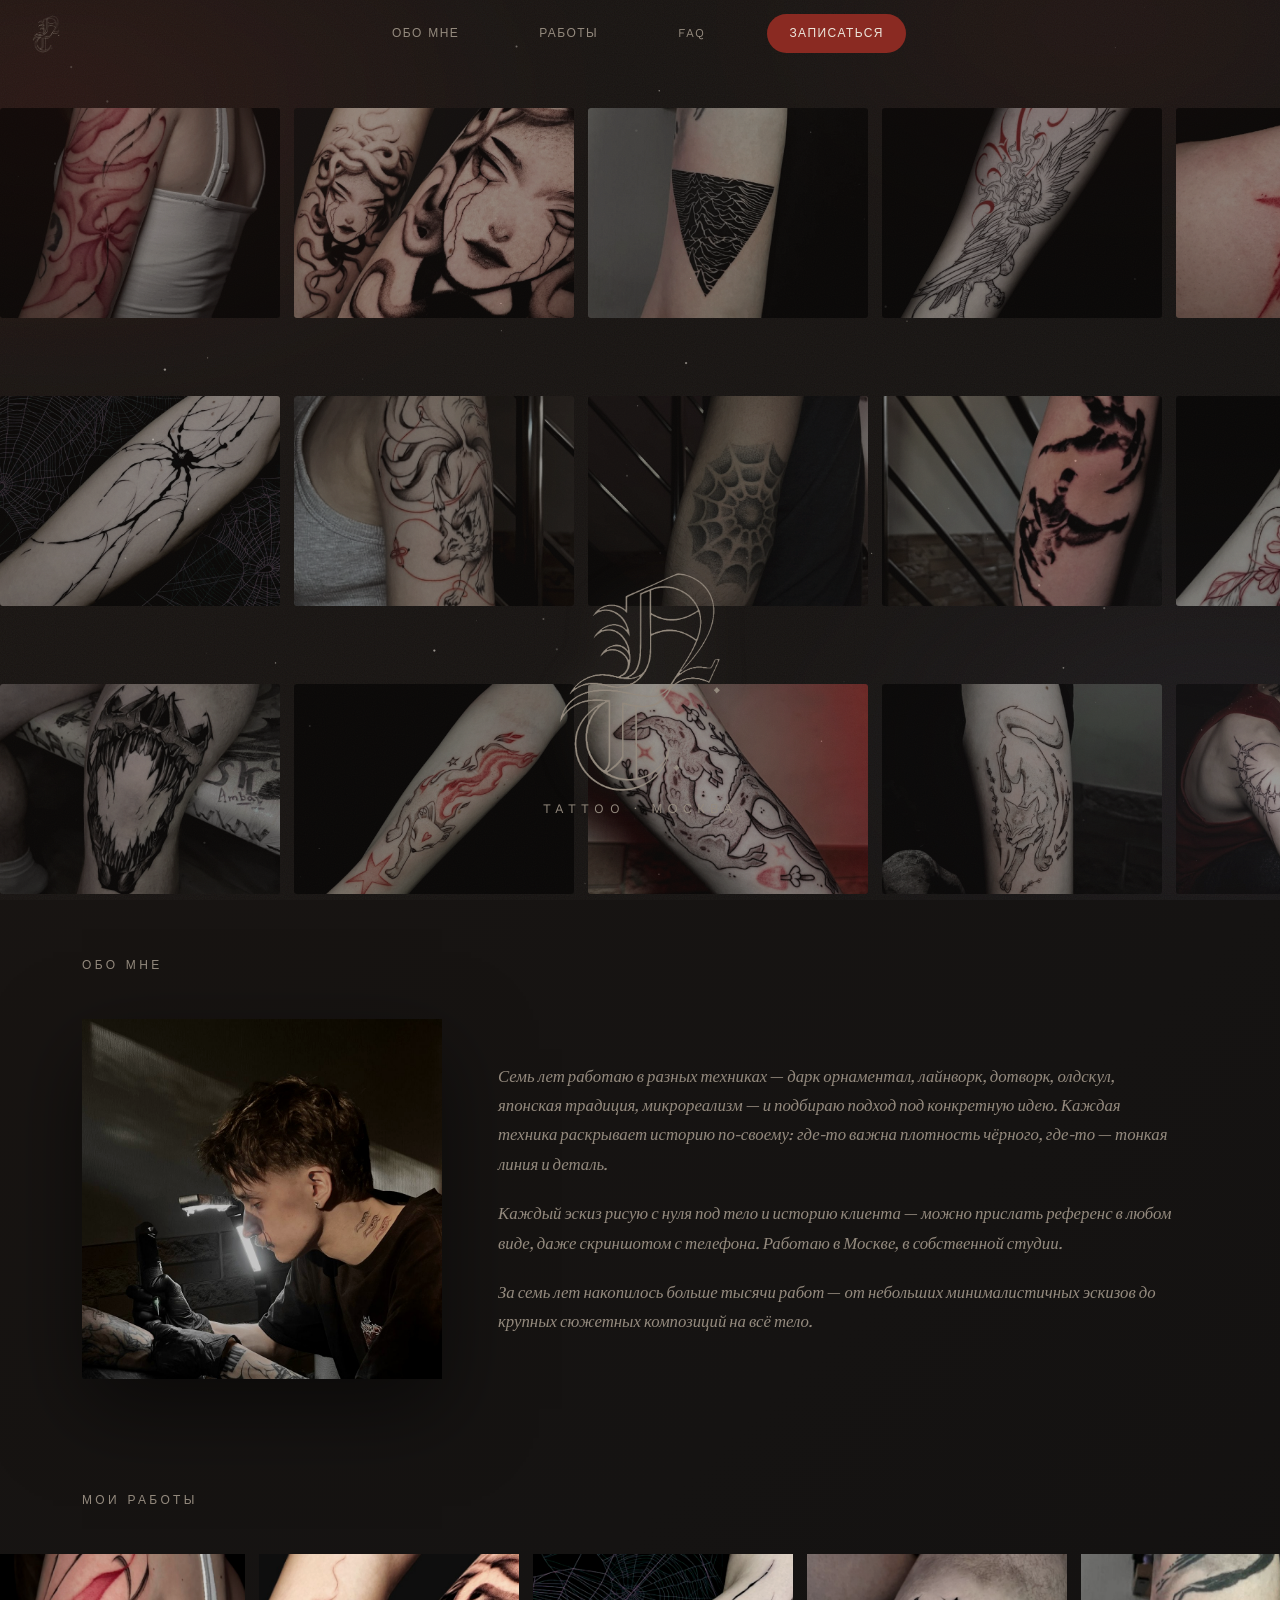
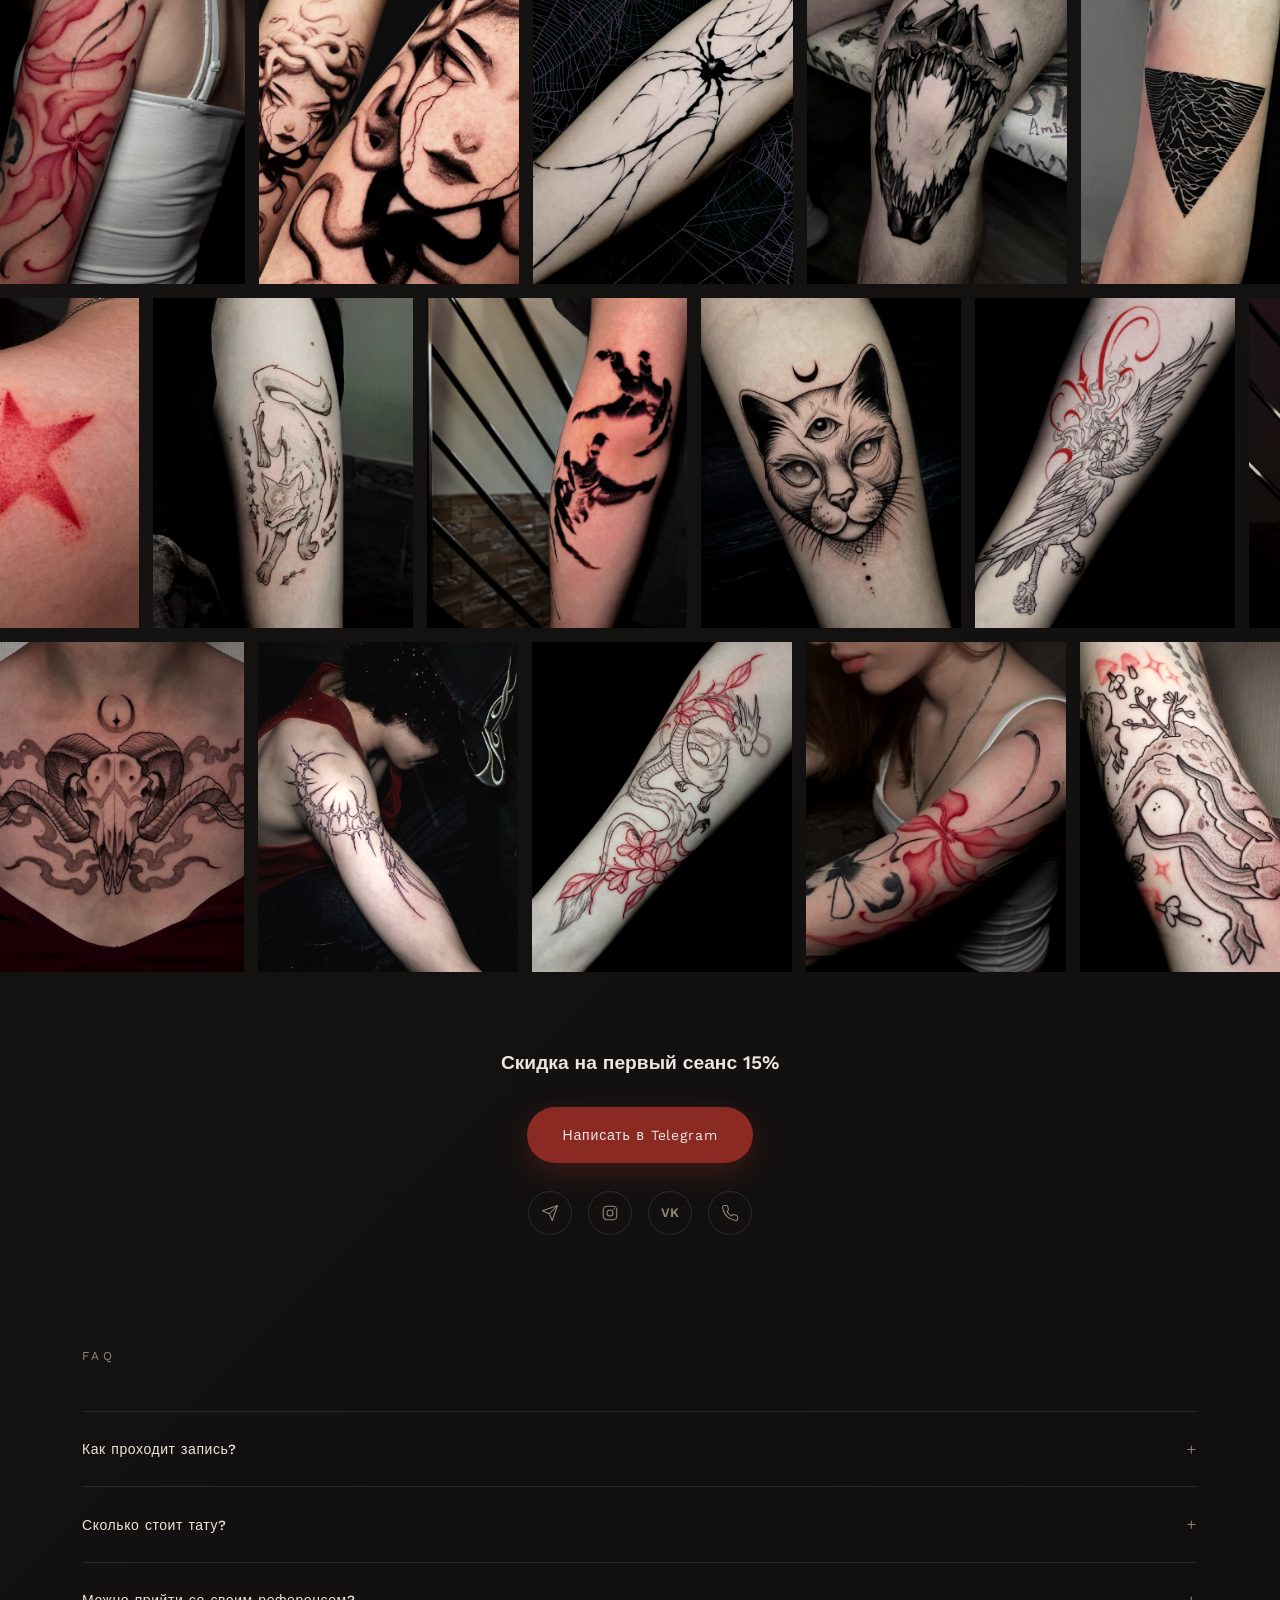
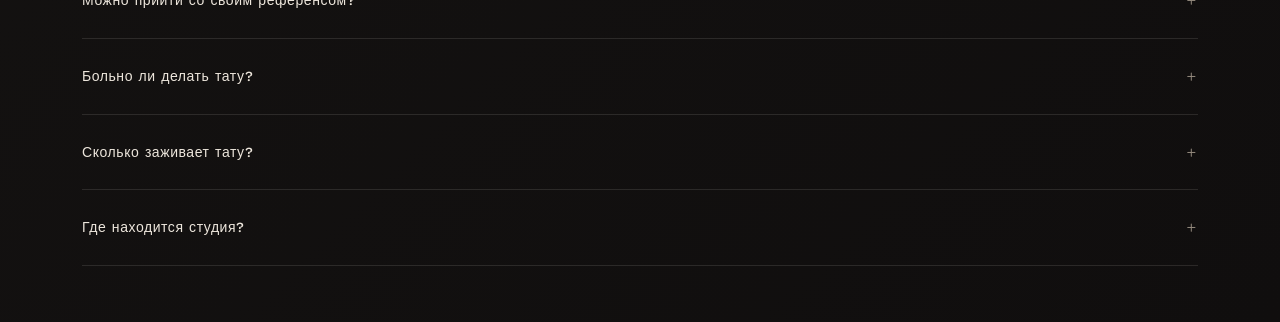
==== index.html @ e0bee4c1 "Lower mobile hero logo slightly" ====
<!doctype html>
<html lang="ru">
<head>
<meta charset="UTF-8" />
<meta name="viewport" content="width=device-width, initial-scale=1.0" />
<title>Nik — тату-мастер, Москва</title>
<meta name="description" content="Авторские татуировки в технике блэкворк и дотворк. Москва, 7 лет опыта. Портфолио работ и запись на консультацию." />
<link rel="stylesheet" href="style.css?v=10" />
</head>
<body>

<div class="bg-fx" aria-hidden="true">
  <canvas id="starCanvas"></canvas>
</div>

<div class="ribbons" id="ribbons" aria-hidden="true">
  <div class="ribbons__row ribbons__row--1"><div class="ribbons__track" id="ribbonTrack1"></div></div>
  <div class="ribbons__row ribbons__row--2"><div class="ribbons__track" id="ribbonTrack2"></div></div>
  <div class="ribbons__row ribbons__row--3"><div class="ribbons__track" id="ribbonTrack3"></div></div>
</div>

<nav class="nav">
  <a href="#top" class="nav__brand"><img src="assets/brand/logo.png" alt="Nik" /></a>
  <div class="nav__group">
    <a href="#about" class="nav__link"><span>Обо мне</span></a>
    <a href="#works" class="nav__link"><span>Работы</span></a>
    <a href="#process" class="nav__link"><span>FAQ</span></a>
    <a href="https://t.me/xa_cherepa?text=%D0%9F%D1%80%D0%B8%D0%B2%D0%B5%D1%82%21%20%D0%9F%D0%B8%D1%88%D1%83%20%D1%81%20%D1%81%D0%B0%D0%B9%D1%82%D0%B0%20%D0%BF%D0%BE%20%D0%BF%D0%BE%D0%B2%D0%BE%D0%B4%D1%83%20%D0%BA%D0%BE%D0%BD%D1%81%D1%83%D0%BB%D1%8C%D1%82%D0%B0%D1%86%D0%B8%D0%B8.%20%D0%A1%D0%BA%D0%B8%D0%B4%D0%BA%D0%B0%2015%25%20%D0%BD%D0%B0%20%D0%BF%D0%B5%D1%80%D0%B2%D1%8B%D0%B9%20%D1%81%D0%B5%D0%B0%D0%BD%D1%81." target="_blank" rel="noopener" class="nav__cta"><span>Записаться</span></a>
  </div>
</nav>

<header class="hero" id="top">
  <div class="hero__content">
    <img class="hero__logo" src="assets/brand/logo.png" alt="Nik — авторский логотип" />
    <p class="hero__sub">Tattoo &middot; Москва</p>
  </div>
</header>

<main>

  <section id="about" class="wrap about">
    <p class="section__eyebrow">Обо мне</p>
    <div class="about__grid">
      <div class="about__media">
        <img src="assets/about/nik-portrait.jpg" alt="Nik за работой над тату в студии" loading="lazy" />
      </div>
      <div class="about__text">
        <p class="about__prose">
          Семь лет работаю в разных техниках — дарк орнаментал, лайнворк, дотворк, олдскул,
          японская традиция, микрореализм — и подбираю подход под конкретную идею. Каждая
          техника раскрывает историю по-своему: где-то важна плотность чёрного, где-то —
          тонкая линия и деталь.
        </p>
        <p class="about__prose">
          Каждый эскиз рисую с нуля под тело и историю клиента — можно прислать референс
          в любом виде, даже скриншотом с телефона. Работаю в Москве, в собственной студии.
        </p>
        <p class="about__prose">
          За семь лет накопилось больше тысячи работ — от небольших минималистичных эскизов
          до крупных сюжетных композиций на всё тело.
        </p>
      </div>
    </div>
  </section>

  <section id="works" class="wrap">
    <p class="section__eyebrow">Мои работы</p>

    <div class="carousel" id="worksCarousel1">
      <div class="carousel__track" id="worksTrack1">

      <button class="gallery__item" data-caption="Огонь и лоза · чёрно-красный блэкворк">
        <img src="assets/gallery/01-flame.jpg" alt="Тату в виде языков пламени и лозы на плече, чёрно-красный блэкворк" loading="lazy" />
        <span class="gallery__caption">Огонь и лоза<span>Чёрно-красный блэкворк</span></span>
      </button>

      <button class="gallery__item" data-caption="Медуза · black & grey">
        <img src="assets/gallery/02-medusa.jpg" alt="Портрет Медузы Горгоны, тату black and grey на предплечье" loading="lazy" />
        <span class="gallery__caption">Медуза<span>Black &amp; grey</span></span>
      </button>

      <button class="gallery__item" data-caption="Паук · графичный блэкворк">
        <img src="assets/gallery/03-spider.jpg" alt="Графичный паук в технике блэкворк на предплечье" loading="lazy" />
        <span class="gallery__caption">Паук<span>Графичный блэкворк</span></span>
      </button>

      <button class="gallery__item" data-caption="Оскал · тёмный сюжет">
        <img src="assets/gallery/04-jaws.jpg" alt="Тату в виде звериной пасти на колене, чёрная графика" loading="lazy" />
        <span class="gallery__caption">Оскал<span>Чёрная графика</span></span>
      </button>

      <button class="gallery__item" data-caption="Волны · геометричный блэкворк">
        <img src="assets/gallery/05-wave.jpg" alt="Геометричная тату с волнообразным узором в треугольнике" loading="lazy" />
        <span class="gallery__caption">Волны<span>Геометричный блэкворк</span></span>
      </button>

      <button class="gallery__item" data-caption="Лиса · красная нить">
        <img src="assets/gallery/06-fox-thread.jpg" alt="Девятихвостая лиса с красной нитью, тату на плече" loading="lazy" />
        <span class="gallery__caption">Девятихвостая лиса<span>Акцент красной нитью</span></span>
      </button>

      <button class="gallery__item" data-caption="Лисёнок и пламя · тонкая линия">
        <img src="assets/gallery/07-fox-flame.jpg" alt="Лисёнок с огненным хвостом, тонкая линия с красным" loading="lazy" />
        <span class="gallery__caption">Лисёнок и пламя<span>Тонкая линия + красный</span></span>
      </button>

      </div>
    </div>

    <div class="carousel" id="worksCarousel2">
      <div class="carousel__track" id="worksTrack2">

      <button class="gallery__item" data-caption="Ангел · line-art с красным">
        <img src="assets/gallery/08-angel.jpg" alt="Ангел с короной, line-art с красным орнаментом" loading="lazy" />
        <span class="gallery__caption">Ангел<span>Line-art + красный</span></span>
      </button>

      <button class="gallery__item" data-caption="Паутина · классический дотворк">
        <img src="assets/gallery/09-web-dotwork.jpg" alt="Паутина в технике дотворк на локтевом сгибе" loading="lazy" />
        <span class="gallery__caption">Паутина<span>Классический дотворк</span></span>
      </button>

      <button class="gallery__item" data-caption="Шипы и роза · парная работа">
        <img src="assets/gallery/10-thorn-rose.jpg" alt="Шипы и роза, парная тату на двух руках" loading="lazy" />
        <span class="gallery__caption">Шипы и роза<span>Парная работа</span></span>
      </button>

      <button class="gallery__item" data-caption="Звезда · спонтанный красный">
        <img src="assets/gallery/11-star.jpg" alt="Красная звезда на плече, спонтанный дизайн" loading="lazy" />
        <span class="gallery__caption">Звезда<span>Спонтанный красный</span></span>
      </button>

      <button class="gallery__item" data-caption="Лис · чистая линия">
        <img src="assets/gallery/12-fox-line.jpg" alt="Лис в технике чистой линии на плече" loading="lazy" />
        <span class="gallery__caption">Лис<span>Чистая линия</span></span>
      </button>

      <button class="gallery__item" data-caption="Коготь · экспрессивный блэкворк">
        <img src="assets/gallery/13-claw.jpg" alt="Экспрессивный чёрный узор на локте, блэкворк" loading="lazy" />
        <span class="gallery__caption">Коготь<span>Экспрессивный блэкворк</span></span>
      </button>

      <button class="gallery__item" data-caption="Кошка с третьим глазом · графика">
        <img src="assets/gallery/14-cat.jpg" alt="Кошка с третьим глазом и луной, графичная тату на предплечье" loading="lazy" />
        <span class="gallery__caption">Кошка с третьим глазом<span>Графика</span></span>
      </button>

      </div>
    </div>

    <div class="carousel" id="worksCarousel3">
      <div class="carousel__track" id="worksTrack3">

      <button class="gallery__item" data-caption="Череп барана · орнамент">
        <img src="assets/gallery/15-ram-skull.jpg" alt="Череп барана с дымом, орнаментальный блэкворк на груди" loading="lazy" />
        <span class="gallery__caption">Череп барана<span>Орнаментальный блэкворк</span></span>
      </button>

      <button class="gallery__item" data-caption="Шипастый узор · крупная форма">
        <img src="assets/gallery/16-spine.jpg" alt="Шипастый органический узор на плече и руке" loading="lazy" />
        <span class="gallery__caption">Шипастый узор<span>Крупная форма</span></span>
      </button>

      <button class="gallery__item" data-caption="Дракон и сакура · тонкая линия">
        <img src="assets/gallery/17-dragon-blossom.jpg" alt="Дракон с ветвями сакуры, тонкая линия с красным" loading="lazy" />
        <span class="gallery__caption">Дракон и сакура<span>Тонкая линия + красный</span></span>
      </button>

      <button class="gallery__item" data-caption="Бабочка и пламя · black & red">
        <img src="assets/gallery/18-butterfly.jpg" alt="Бабочка с красным пламенем на плече" loading="lazy" />
        <span class="gallery__caption">Бабочка и пламя<span>Black &amp; red</span></span>
      </button>

      <button class="gallery__item" data-caption="Лесной дух · тонкая линия">
        <img src="assets/gallery/19-forest-creature.jpg" alt="Лесное существо с грибами и ветками, тонкая линия с красным" loading="lazy" />
        <span class="gallery__caption">Лесной дух<span>Тонкая линия + акцент</span></span>
      </button>

      <button class="gallery__item" data-caption="Дракон · крупная форма">
        <img src="assets/gallery/20-dragon-big.jpg" alt="Крупный дракон с красным акцентом, парная работа на двух руках" loading="lazy" />
        <span class="gallery__caption">Дракон<span>Крупная форма</span></span>
      </button>

      </div>
    </div>
  </section>

  <section id="contact" class="wrap contact contact--tight">
    <p class="mid-cta__text mid-cta__text--big">Скидка на первый сеанс 15%</p>
    <a class="button" href="https://t.me/xa_cherepa?text=%D0%9F%D1%80%D0%B8%D0%B2%D0%B5%D1%82%21%20%D0%9F%D0%B8%D1%88%D1%83%20%D1%81%20%D1%81%D0%B0%D0%B9%D1%82%D0%B0%20%D0%BF%D0%BE%20%D0%BF%D0%BE%D0%B2%D0%BE%D0%B4%D1%83%20%D0%BA%D0%BE%D0%BD%D1%81%D1%83%D0%BB%D1%8C%D1%82%D0%B0%D1%86%D0%B8%D0%B8.%20%D0%A1%D0%BA%D0%B8%D0%B4%D0%BA%D0%B0%2015%25%20%D0%BD%D0%B0%20%D0%BF%D0%B5%D1%80%D0%B2%D1%8B%D0%B9%20%D1%81%D0%B5%D0%B0%D0%BD%D1%81." target="_blank" rel="noopener">Написать в Telegram</a>

    <div class="contact__icons">
      <a href="https://t.me/xa_cherepa?text=%D0%9F%D1%80%D0%B8%D0%B2%D0%B5%D1%82%21%20%D0%9F%D0%B8%D1%88%D1%83%20%D1%81%20%D1%81%D0%B0%D0%B9%D1%82%D0%B0%20%D0%BF%D0%BE%20%D0%BF%D0%BE%D0%B2%D0%BE%D0%B4%D1%83%20%D0%BA%D0%BE%D0%BD%D1%81%D1%83%D0%BB%D1%8C%D1%82%D0%B0%D1%86%D0%B8%D0%B8.%20%D0%A1%D0%BA%D0%B8%D0%B4%D0%BA%D0%B0%2015%25%20%D0%BD%D0%B0%20%D0%BF%D0%B5%D1%80%D0%B2%D1%8B%D0%B9%20%D1%81%D0%B5%D0%B0%D0%BD%D1%81." target="_blank" rel="noopener" aria-label="Telegram" title="Telegram">
        <svg viewBox="0 0 24 24" fill="none" stroke="currentColor" stroke-width="1.4" stroke-linecap="round" stroke-linejoin="round"><path d="M22 2L11 13"/><path d="M22 2l-7 20-4-9-9-4 20-7z"/></svg>
      </a>
      <a href="https://www.instagram.com/niki.tattoooo" target="_blank" rel="noopener" aria-label="Instagram" title="Instagram">
        <svg viewBox="0 0 24 24" fill="none" stroke="currentColor" stroke-width="1.4" stroke-linecap="round" stroke-linejoin="round"><rect x="3" y="3" width="18" height="18" rx="5"/><circle cx="12" cy="12" r="4"/><circle cx="17.5" cy="6.5" r="1" fill="currentColor" stroke="none"/></svg>
      </a>
      <a href="https://vk.com/xa.cherepa" target="_blank" rel="noopener" aria-label="ВКонтакте" title="ВКонтакте" class="contact__vk">VK</a>
      <a href="tel:+79778904917" aria-label="Позвонить" title="Позвонить">
        <svg viewBox="0 0 24 24" fill="none" stroke="currentColor" stroke-width="1.4" stroke-linecap="round" stroke-linejoin="round"><path d="M22 16.92v3a2 2 0 0 1-2.18 2 19.79 19.79 0 0 1-8.63-3.07 19.5 19.5 0 0 1-6-6 19.79 19.79 0 0 1-3.07-8.67A2 2 0 0 1 4.11 2h3a2 2 0 0 1 2 1.72c.127.96.361 1.903.7 2.81a2 2 0 0 1-.45 2.11L8.09 9.91a16 16 0 0 0 6 6l1.27-1.27a2 2 0 0 1 2.11-.45c.907.339 1.85.573 2.81.7A2 2 0 0 1 22 16.92z"/></svg>
      </a>
    </div>
  </section>

  <section id="process" class="wrap faq">
    <p class="section__eyebrow">FAQ</p>
    <div class="faq__list">
      <details class="faq__item">
        <summary>Как проходит запись?</summary>
        <p>Пишете идею в Telegram или VK → обсуждаем эскиз → называю стоимость → назначаем дату сеанса в студии.</p>
      </details>
      <details class="faq__item">
        <summary>Сколько стоит тату?</summary>
        <p>Фиксированного прайса нет — цена зависит от размера, детализации и времени сеанса. Точную стоимость назову после того, как обсудим эскиз.</p>
      </details>
      <details class="faq__item">
        <summary>Можно прийти со своим референсом?</summary>
        <p>Да, пришлите референс в любом виде — адаптирую его под вашу идею и тело, а не копирую один в один.</p>
      </details>
      <details class="faq__item">
        <summary>Больно ли делать тату?</summary>
        <p>Ощущения индивидуальны и зависят от места на теле — где-то более чувствительно, где-то почти незаметно. Подскажу заранее, если выбранное место будет чувствительным.</p>
      </details>
      <details class="faq__item">
        <summary>Сколько заживает тату?</summary>
        <p>В среднем 2-3 недели до внешнего заживления, полностью кожа восстанавливается около месяца. После сеанса дам рекомендации по уходу.</p>
      </details>
      <details class="faq__item">
        <summary>Где находится студия?</summary>
        <p>Москва, метро Бульвар Рокоссовского. Точный адрес присылаю после подтверждения записи.</p>
      </details>
    </div>
  </section>

</main>

<div class="lightbox" id="lightbox">
  <button class="lightbox__close" id="lightboxClose">Закрыть ✕</button>
  <img id="lightboxImg" src="" alt="" />
  <p class="lightbox__caption" id="lightboxCaption"></p>
</div>

<script>
  // Cosmic starfield — sparse, static, low-opacity
  (function () {
    const canvas = document.getElementById('starCanvas');
    const ctx = canvas.getContext('2d');
    const dpr = Math.min(devicePixelRatio || 1, 2);

    function draw() {
      const w = (canvas.width = canvas.offsetWidth * dpr);
      const h = (canvas.height = canvas.offsetHeight * dpr);
      ctx.clearRect(0, 0, w, h);

      const count = Math.round((w * h) / (14000 * dpr * dpr));
      for (let i = 0; i < count; i++) {
        const x = Math.random() * w;
        const y = Math.random() * h;
        const r = (Math.random() * 0.9 + 0.3) * dpr;
        const alpha = Math.random() * 0.5 + 0.15;
        ctx.beginPath();
        ctx.fillStyle = `rgba(237, 230, 220, ${alpha})`;
        ctx.arc(x, y, r, 0, Math.PI * 2);
        ctx.fill();
      }
    }

    draw();
    let resizeTimer;
    window.addEventListener('resize', () => {
      clearTimeout(resizeTimer);
      resizeTimer = setTimeout(draw, 200);
    });

    // Subtle mouse parallax
    if (!window.matchMedia('(prefers-reduced-motion: reduce)').matches) {
      let rafId = null;
      window.addEventListener('mousemove', (e) => {
        if (rafId) return;
        rafId = requestAnimationFrame(() => {
          const nx = e.clientX / window.innerWidth - 0.5;
          const ny = e.clientY / window.innerHeight - 0.5;
          canvas.style.transform = `translate(${nx * -14}px, ${ny * -14}px)`;
          rafId = null;
        });
      });
    }
  })();

  // Background ribbons — horizontal marquee rows that intensify on scroll toward the portfolio
  (function () {
    const rows = [
      { track: document.getElementById('ribbonTrack1'), images: ['assets/gallery/01-flame.jpg', 'assets/gallery/02-medusa.jpg', 'assets/gallery/05-wave.jpg', 'assets/gallery/08-angel.jpg', 'assets/gallery/11-star.jpg', 'assets/gallery/14-cat.jpg'] },
      { track: document.getElementById('ribbonTrack2'), images: ['assets/gallery/03-spider.jpg', 'assets/gallery/06-fox-thread.jpg', 'assets/gallery/09-web-dotwork.jpg', 'assets/gallery/13-claw.jpg', 'assets/gallery/17-dragon-blossom.jpg', 'assets/gallery/20-dragon-big.jpg'] },
      { track: document.getElementById('ribbonTrack3'), images: ['assets/gallery/04-jaws.jpg', 'assets/gallery/07-fox-flame.jpg', 'assets/gallery/10-thorn-rose.jpg', 'assets/gallery/12-fox-line.jpg', 'assets/gallery/16-spine.jpg', 'assets/gallery/19-forest-creature.jpg'] },
    ];

    rows.forEach(({ track, images }) => {
      const sequence = images.concat(images);
      sequence.forEach((src) => {
        const img = document.createElement('img');
        img.src = src;
        img.alt = '';
        img.loading = 'lazy';
        track.appendChild(img);
      });
    });

    const ribbons = document.getElementById('ribbons');
    const works = document.getElementById('works');

    const startOpacity = 0.55;
    const floorOpacity = 0.08;

    // Layout read (offsetTop) is cached instead of recomputed on every
    // scroll event - that repeated read/write on each pixel of scroll was
    // the main source of stutter on mobile. Only recalculated on resize.
    let fadeEnd = 1;
    function recalcFadeEnd() {
      fadeEnd = Math.max(works.offsetTop - window.innerHeight * 0.15, 1);
    }

    let ticking = false;
    function updateOpacity() {
      const progress = 1 - Math.min(1, Math.max(0, window.scrollY / fadeEnd));
      ribbons.style.opacity = (floorOpacity + progress * (startOpacity - floorOpacity)).toFixed(3);
      ticking = false;
    }

    // Scroll events can fire many times per frame - collapse them to at
    // most one style write per animation frame.
    function onScroll() {
      if (ticking) return;
      ticking = true;
      requestAnimationFrame(updateOpacity);
    }

    recalcFadeEnd();
    updateOpacity();
    window.addEventListener('scroll', onScroll, { passive: true });
    window.addEventListener('resize', () => {
      recalcFadeEnd();
      updateOpacity();
    });
  })();

  // Lightbox — shared across all carousel rows
  const lightboxApi = (function () {
    const lightbox = document.getElementById('lightbox');
    const lightboxImg = document.getElementById('lightboxImg');
    const lightboxCaption = document.getElementById('lightboxCaption');
    const closeBtn = document.getElementById('lightboxClose');

    function open(item) {
      const img = item.querySelector('img');
      lightboxImg.src = img.src;
      lightboxImg.alt = img.alt;
      lightboxCaption.textContent = item.dataset.caption || '';
      lightbox.classList.add('is-open');
    }
    function close() {
      lightbox.classList.remove('is-open');
      lightboxImg.src = '';
    }
    closeBtn.addEventListener('click', close);
    lightbox.addEventListener('click', (e) => {
      if (e.target === lightbox) close();
    });
    window.addEventListener('keydown', (e) => {
      if (e.key === 'Escape') close();
    });

    return { open };
  })();

  // Works carousel rows — infinite auto-scroll, pausable, draggable
  function createCarousel(rootId, trackId, speed, reverse) {
    const root = document.getElementById(rootId);
    const track = document.getElementById(trackId);

    const originalChildren = Array.from(track.children);
    originalChildren.forEach((child) => track.appendChild(child.cloneNode(true)));

    let paused = false;
    let dragging = false;
    let dragMoved = false;
    let startX = 0;
    let startScroll = 0;
    let pos = 0;
    const dir = reverse ? -1 : 1;

    function loop() {
      if (!paused && !dragging) {
        const half = track.scrollWidth / 2;
        pos += speed * dir;
        if (pos >= half) pos -= half;
        if (pos < 0) pos += half;
        root.scrollLeft = pos;
      }
      requestAnimationFrame(loop);
    }

    if (!window.matchMedia('(prefers-reduced-motion: reduce)').matches) {
      pos = reverse ? track.scrollWidth / 4 : 0;
      root.scrollLeft = pos;
      requestAnimationFrame(loop);
    }

    // Hover-pause only for real mice — touch devices synthesize a single
    // pointerenter with no matching leave, which would freeze autoplay forever.
    root.addEventListener('pointerenter', (e) => {
      if (e.pointerType === 'mouse') paused = true;
    });
    root.addEventListener('pointerleave', (e) => {
      if (e.pointerType === 'mouse') paused = false;
      endDrag();
    });

    let dragWatchdog = null;
    root.addEventListener('pointerdown', (e) => {
      dragging = true;
      dragMoved = false;
      startX = e.clientX;
      startScroll = root.scrollLeft;
      clearTimeout(dragWatchdog);
      // Safety net: if a pointerup/pointercancel is ever missed (happens
      // occasionally on mobile), don't let the row stay frozen forever.
      dragWatchdog = setTimeout(endDrag, 4000);
    });
    window.addEventListener('pointermove', (e) => {
      if (!dragging) return;
      const dx = e.clientX - startX;
      if (Math.abs(dx) > 4) dragMoved = true;
      root.scrollLeft = startScroll - dx;
      pos = root.scrollLeft;
    });
    function endDrag() {
      if (!dragging) return;
      dragging = false;
      clearTimeout(dragWatchdog);
      pos = root.scrollLeft;
      setTimeout(() => (dragMoved = false), 50);
    }
    window.addEventListener('pointerup', endDrag);
    window.addEventListener('pointercancel', endDrag);

    track.addEventListener('click', (e) => {
      const item = e.target.closest('.gallery__item');
      if (!item || dragMoved) return;
      lightboxApi.open(item);
    });
  }

  createCarousel('worksCarousel1', 'worksTrack1', 0.5, false);
  createCarousel('worksCarousel2', 'worksTrack2', 0.4, true);
  createCarousel('worksCarousel3', 'worksTrack3', 0.55, false);
</script>

</body>
</html>
---- style.css ----
@import url('https://fonts.googleapis.com/css2?family=Fraunces:ital,opsz,wght@0,9..144,400;0,9..144,600;1,9..144,500&family=Work+Sans:wght@400;500;600&display=swap');

:root {
  --bg: #151312;
  --surface: #1e1b19;
  --surface-2: #262220;
  --ink: #ede6dc;
  --muted: #948a7e;
  --accent: #8a2a22;
  --accent-bright: #b23b2e;
  --hairline: rgba(237, 230, 220, 0.12);

  --display: 'Fraunces', serif;
  --body: 'Work Sans', sans-serif;

  --measure: 62ch;
}

* {
  box-sizing: border-box;
}

html {
  scroll-behavior: smooth;
  background: var(--bg);
}

@media (prefers-reduced-motion: reduce) {
  html {
    scroll-behavior: auto;
  }
  * {
    animation-duration: 0.001ms !important;
    animation-iteration-count: 1 !important;
    transition-duration: 0.001ms !important;
  }
}

body {
  margin: 0;
  background: linear-gradient(135deg, #1a1512 0%, #151312 45%, #100e0e 100%);
  color: var(--ink);
  font-family: var(--body);
  font-size: 17px;
  line-height: 1.6;
  -webkit-font-smoothing: antialiased;
}

.bg-fx {
  position: fixed;
  inset: 0;
  z-index: 0;
  overflow: hidden;
  pointer-events: none;
}

.bg-fx::before {
  content: '';
  position: absolute;
  inset: -10%;
  background:
    radial-gradient(ellipse 55% 45% at 12% 18%, rgba(138, 42, 34, 0.16), transparent 60%),
    radial-gradient(ellipse 45% 40% at 88% 78%, rgba(104, 96, 128, 0.12), transparent 62%),
    radial-gradient(ellipse 40% 35% at 80% 10%, rgba(178, 59, 46, 0.08), transparent 60%);
  filter: blur(60px);
}

.bg-fx::after {
  content: '';
  position: absolute;
  inset: 0;
  opacity: 0.05;
  mix-blend-mode: overlay;
  background-image: url("data:image/svg+xml,%3Csvg xmlns='http://www.w3.org/2000/svg' width='160' height='160'%3E%3Cfilter id='n'%3E%3CfeTurbulence type='fractalNoise' baseFrequency='0.9' numOctaves='2' stitchTiles='stitch'/%3E%3C/filter%3E%3Crect width='100%25' height='100%25' filter='url(%23n)'/%3E%3C/svg%3E");
}

#starCanvas {
  position: absolute;
  inset: 0;
  width: 100%;
  height: 100%;
  transition: transform 0.4s ease-out;
  will-change: transform;
}

.nav,
.hero,
main {
  position: relative;
  z-index: 1;
}

/* ---------- Background ribbons ---------- */

.ribbons {
  position: fixed;
  inset: 0;
  z-index: 0;
  overflow: hidden;
  pointer-events: none;
  opacity: 0.1;
  transition: opacity 0.15s linear;
  will-change: opacity;
}

.ribbons__row {
  position: absolute;
  left: 0;
  width: 100%;
  height: 210px;
  overflow: hidden;
  filter: grayscale(0.4) contrast(1.05);
}

.ribbons__row--1 {
  top: 12%;
}
.ribbons__row--2 {
  top: 44%;
}
.ribbons__row--3 {
  top: 76%;
}

.ribbons__track {
  display: flex;
  gap: 14px;
  width: max-content;
  height: 100%;
  will-change: transform;
  transform: translateZ(0);
}

.ribbons__row--1 .ribbons__track {
  animation: ribbon-left 50s linear infinite;
}
.ribbons__row--2 .ribbons__track {
  animation: ribbon-right 62s linear infinite;
}
.ribbons__row--3 .ribbons__track {
  animation: ribbon-left 74s linear infinite;
}

.ribbons__track img {
  height: 100%;
  width: auto;
  aspect-ratio: 4 / 3;
  object-fit: cover;
  border-radius: 3px;
}

@keyframes ribbon-left {
  from {
    transform: translateX(0);
  }
  to {
    transform: translateX(-50%);
  }
}

@keyframes ribbon-right {
  from {
    transform: translateX(-50%);
  }
  to {
    transform: translateX(0);
  }
}

@media (prefers-reduced-motion: reduce) {
  .ribbons__track {
    animation: none !important;
  }
}

a {
  color: inherit;
}

img {
  max-width: 100%;
  display: block;
}

.wrap {
  max-width: 1180px;
  margin-left: auto;
  margin-right: auto;
  padding-left: 32px;
  padding-right: 32px;
}

/* ---------- Nav ---------- */

.nav {
  position: fixed;
  top: 0;
  left: 0;
  right: 0;
  z-index: 50;
  display: flex;
  align-items: center;
  justify-content: space-between;
  padding: 14px 32px;
  font-family: var(--body);
  font-size: 12px;
  letter-spacing: 0.12em;
  text-transform: uppercase;
}

.nav__brand {
  display: flex;
  align-items: center;
}

@media (min-width: 701px) {
  /* Desktop only: links stay centered like before, logo floats independently in the corner */
  .nav {
    justify-content: center;
  }
  .nav__brand {
    position: absolute;
    left: 32px;
    top: 50%;
    transform: translateY(-50%);
  }
  .nav__brand img {
    height: 46px;
  }
}

.nav__brand img {
  height: 38px;
  width: auto;
  display: block;
}

.nav__group {
  display: flex;
  align-items: center;
  gap: 44px;
}

.nav__link {
  position: relative;
  display: inline-flex;
  align-items: center;
  padding: 10px 18px;
  border-radius: 999px;
  color: var(--muted);
  text-decoration: none;
  overflow: hidden;
  transition: color 0.25s ease;
}

.nav__link span {
  position: relative;
  z-index: 1;
}

.nav__link::before {
  content: '';
  position: absolute;
  inset: 0;
  border-radius: inherit;
  background: radial-gradient(circle at 50% 50%, rgba(237, 230, 220, 0.16), transparent 72%);
  opacity: 0;
  transform: scale(0.85);
  transition: opacity 0.3s ease, transform 0.3s ease;
}

.nav__link:hover,
.nav__link:focus-visible {
  color: var(--ink);
}

.nav__link:hover::before,
.nav__link:focus-visible::before {
  opacity: 1;
  transform: scale(1);
}

.nav__cta {
  position: relative;
  display: inline-flex;
  align-items: center;
  padding: 10px 22px;
  border-radius: 999px;
  background: var(--accent);
  color: var(--ink);
  text-decoration: none;
  transition: background 0.25s ease;
}

@media (max-width: 700px) {
  .nav {
    padding: 12px 14px;
    font-size: 10px;
    letter-spacing: 0.06em;
  }
  .nav__brand img {
    height: 28px;
  }
  .nav__group {
    gap: 6px;
    flex-wrap: wrap;
    row-gap: 6px;
  }
  .nav__link {
    padding: 7px 10px;
  }
  .nav__cta {
    padding: 7px 12px;
  }
  .hero {
    padding-top: 150px;
  }
  /* On mobile the bottom-pinned logo sat too low; lift it up so it
     sits in the lower-middle instead of against the bottom edge. */
  .hero__content {
    margin-top: 0;
    margin-bottom: 18vh;
  }
}

.nav__cta:hover,
.nav__cta:focus-visible {
  background: var(--accent-bright);
}

/* ---------- Hero ---------- */

.hero {
  position: relative;
  min-height: 100svh;
  display: flex;
  flex-direction: column;
  align-items: center;
  justify-content: center;
  text-align: center;
  overflow: hidden;
  padding: 120px 24px 80px;
}

.hero__content {
  position: relative;
  z-index: 1;
  display: flex;
  flex-direction: column;
  align-items: center;
  gap: 4px;
  /* Pinned near the bottom of the hero (hero has justify-content:center
     + a single child, so margin-top:auto pushes it to the bottom edge).
     The hero's 80px bottom padding keeps it off the very edge. This
     stays fully visible on any viewport height, unlike a fixed vh
     offset which overflowed short laptop screens. */
  margin-top: auto;
}

.hero__logo {
  width: clamp(110px, 16vw, 170px);
  height: auto;
  margin: 0;
  filter: drop-shadow(0 0 20px rgba(148, 138, 126, 0.4));
  opacity: 0;
  animation: logoIn 1.4s ease forwards 0.2s;
}

@media (prefers-reduced-motion: reduce) {
  .hero__logo {
    animation: none;
    opacity: 1;
  }
}

@keyframes logoIn {
  from {
    opacity: 0;
    transform: translateY(8px) scale(0.98);
  }
  to {
    opacity: 1;
    transform: translateY(0) scale(1);
  }
}

.hero__sub {
  font-family: var(--body);
  font-size: 13px;
  letter-spacing: 0.4em;
  text-transform: uppercase;
  color: var(--muted);
  margin: 0;
}


/* ---------- Section shell ---------- */

section {
  padding: 56px 0;
}

.section__eyebrow {
  font-family: var(--body);
  font-size: 12px;
  letter-spacing: 0.28em;
  text-transform: uppercase;
  color: var(--muted);
  margin: 0 0 44px;
}

.section__heading {
  font-family: var(--display);
  font-weight: 600;
  font-size: clamp(1.8rem, 3.4vw, 2.6rem);
  line-height: 1.15;
  text-wrap: balance;
  margin: 0 0 28px;
}

/* ---------- About ---------- */

.about__grid {
  display: grid;
  grid-template-columns: minmax(240px, 360px) 1fr;
  gap: 56px;
  align-items: center;
}

.about__media {
  aspect-ratio: 1 / 1;
  overflow: hidden;
  background: var(--surface);
  box-shadow: 0 30px 80px rgba(0, 0, 0, 0.5);
}

.about__media img {
  width: 100%;
  height: 100%;
  object-fit: cover;
  filter: grayscale(0.2) contrast(1.05);
}

.about__prose {
  font-family: var(--display);
  font-style: italic;
  font-weight: 400;
  font-size: 1.05rem;
  line-height: 1.75;
  color: var(--muted);
  max-width: var(--measure);
  margin: 0 0 20px;
}

.about__prose:last-child {
  margin-bottom: 0;
}

@media (max-width: 760px) {
  .about__grid {
    grid-template-columns: 1fr;
    gap: 28px;
  }
  .about__media {
    max-width: 320px;
    margin: 0 auto;
  }
}

/* ---------- Gallery ---------- */

.carousel {
  overflow-x: auto;
  overflow-y: hidden;
  cursor: grab;
  scrollbar-width: none;
  -ms-overflow-style: none;
  touch-action: pan-y;
  /* Full-bleed breakout: .wrap is centered with a max-width, so a plain
     negative margin only cancels its padding, not its own side gutters
     on wide screens. width:100vw + this margin makes the carousel span
     the true viewport edge to edge regardless of the parent. */
  width: 100vw;
  margin-left: calc(50% - 50vw);
  margin-right: calc(50% - 50vw);
}

.carousel::-webkit-scrollbar {
  display: none;
}

.carousel + .carousel {
  margin-top: 14px;
}

.carousel:active {
  cursor: grabbing;
}

.carousel__track {
  display: flex;
  gap: 14px;
  width: max-content;
}

.gallery__item {
  position: relative;
  flex: 0 0 auto;
  width: 260px;
  height: 330px;
  overflow: hidden;
  background: var(--surface);
  cursor: zoom-in;
  border: 0;
  padding: 0;
  margin: 0;
  font: inherit;
  text-align: left;
  -webkit-user-drag: none;
}

.gallery__item:focus-visible {
  outline: 2px solid var(--accent-bright);
  outline-offset: -2px;
}

.nav a:focus-visible,
.button:focus-visible {
  outline: 2px solid var(--accent-bright);
  outline-offset: 3px;
}

@media (max-width: 640px) {
  .gallery__item {
    width: 190px;
    height: 240px;
  }
  .gallery__caption {
    backdrop-filter: none;
    -webkit-backdrop-filter: none;
    background: linear-gradient(to top, rgba(10, 9, 8, 0.92), transparent);
  }
}

.gallery__item img {
  -webkit-user-drag: none;
  pointer-events: none;
  width: 100%;
  height: 100%;
  object-fit: cover;
  filter: grayscale(0.15) contrast(1.05);
  transition: transform 0.6s cubic-bezier(0.16, 1, 0.3, 1), filter 0.6s ease;
}

.gallery__item:hover img,
.gallery__item:focus-visible img {
  transform: scale(1.06);
  filter: grayscale(0) contrast(1.05);
}

.gallery__caption {
  position: absolute;
  inset: auto 0 0 0;
  padding: 14px 16px;
  background: linear-gradient(to top, rgba(10, 9, 8, 0.75), transparent);
  backdrop-filter: blur(6px);
  -webkit-backdrop-filter: blur(6px);
  font-family: var(--body);
  font-size: 12px;
  letter-spacing: 0.06em;
  color: var(--ink);
  opacity: 0;
  transform: translateY(6px);
  transition: opacity 0.35s ease, transform 0.35s ease;
}

.gallery__item:hover .gallery__caption,
.gallery__item:focus-visible .gallery__caption {
  opacity: 1;
  transform: translateY(0);
}

.gallery__caption span {
  display: block;
  color: var(--muted);
  font-size: 11px;
  margin-top: 2px;
}

/* ---------- Lightbox ---------- */

.lightbox {
  position: fixed;
  inset: 0;
  z-index: 100;
  display: none;
  align-items: center;
  justify-content: center;
  background: rgba(10, 9, 8, 0.92);
  padding: 40px;
}

.lightbox.is-open {
  display: flex;
}

.lightbox img {
  max-width: min(90vw, 900px);
  max-height: 84vh;
  width: auto;
  box-shadow: 0 30px 80px rgba(0, 0, 0, 0.6);
}

.lightbox__caption {
  position: absolute;
  bottom: 40px;
  left: 50%;
  transform: translateX(-50%);
  font-family: var(--display);
  font-style: italic;
  color: var(--muted);
  text-align: center;
}

.lightbox__close {
  position: absolute;
  top: 28px;
  right: 32px;
  background: none;
  border: 0;
  color: var(--ink);
  font-family: var(--body);
  font-size: 13px;
  letter-spacing: 0.14em;
  text-transform: uppercase;
  cursor: pointer;
  padding: 10px;
}

.lightbox__close:hover,
.lightbox__close:focus-visible {
  color: var(--accent-bright);
}

/* ---------- Mid-page CTA ---------- */

.mid-cta__text {
  font-family: var(--display);
  font-style: italic;
  font-size: 1.1rem;
  color: var(--ink);
  max-width: 40ch;
  margin: 0 auto 28px;
}

.mid-cta__text--big {
  font-family: var(--body);
  font-style: normal;
  font-size: clamp(1rem, 1.8vw, 1.2rem);
  font-weight: 600;
  max-width: none;
  white-space: nowrap;
}

/* ---------- FAQ ---------- */

.faq__list {
  border-top: 1px solid var(--hairline);
}

.faq__item {
  border-bottom: 1px solid var(--hairline);
  padding: 22px 0;
}

.faq__item summary {
  display: flex;
  align-items: center;
  justify-content: space-between;
  gap: 16px;
  cursor: pointer;
  list-style: none;
  font-family: var(--body);
  font-weight: 500;
  font-size: 14px;
  letter-spacing: 0.04em;
  color: var(--ink);
}

.faq__item summary::-webkit-details-marker {
  display: none;
}

.faq__item summary::after {
  content: '+';
  flex: 0 0 auto;
  font-family: var(--display);
  font-size: 1.2rem;
  color: var(--muted);
  transition: transform 0.25s ease;
}

.faq__item[open] summary::after {
  transform: rotate(45deg);
}

.faq__item summary:hover,
.faq__item summary:focus-visible {
  color: var(--ink);
}

.faq__item p {
  font-family: var(--display);
  font-style: italic;
  font-size: 14px;
  color: var(--muted);
  max-width: var(--measure);
  margin: 16px 0 0;
}

/* ---------- Contact ---------- */

.contact {
  text-align: center;
}

.contact--tight {
  padding-top: 20px;
}

.button {
  display: inline-flex;
  align-items: center;
  gap: 10px;
  padding: 17px 36px;
  background: var(--accent);
  color: var(--ink);
  text-decoration: none;
  font-family: var(--body);
  font-size: 14px;
  letter-spacing: 0.06em;
  border: none;
  border-radius: 999px;
  box-shadow: 0 10px 30px rgba(138, 42, 34, 0.35);
  transition: background 0.25s ease, box-shadow 0.25s ease, transform 0.2s ease;
}

.button:hover,
.button:focus-visible {
  background: var(--accent-bright);
  box-shadow: 0 12px 36px rgba(178, 59, 46, 0.45);
  transform: translateY(-2px);
}

.button:active {
  transform: translateY(0);
  box-shadow: 0 6px 18px rgba(138, 42, 34, 0.35);
}

.contact__icons {
  display: flex;
  justify-content: center;
  gap: 16px;
  margin-top: 28px;
}

.contact__icons a {
  display: flex;
  align-items: center;
  justify-content: center;
  width: 44px;
  height: 44px;
  border-radius: 50%;
  border: 1px solid var(--hairline);
  color: var(--muted);
  text-decoration: none;
  transition: color 0.2s ease, border-color 0.2s ease, transform 0.2s ease;
}

.contact__icons a:hover,
.contact__icons a:focus-visible {
  color: var(--ink);
  border-color: var(--accent-bright);
  transform: translateY(-2px);
}

.contact__icons svg {
  width: 18px;
  height: 18px;
}

.contact__vk {
  font-family: var(--body);
  font-weight: 600;
  font-size: 13px;
  letter-spacing: 0.02em;
}
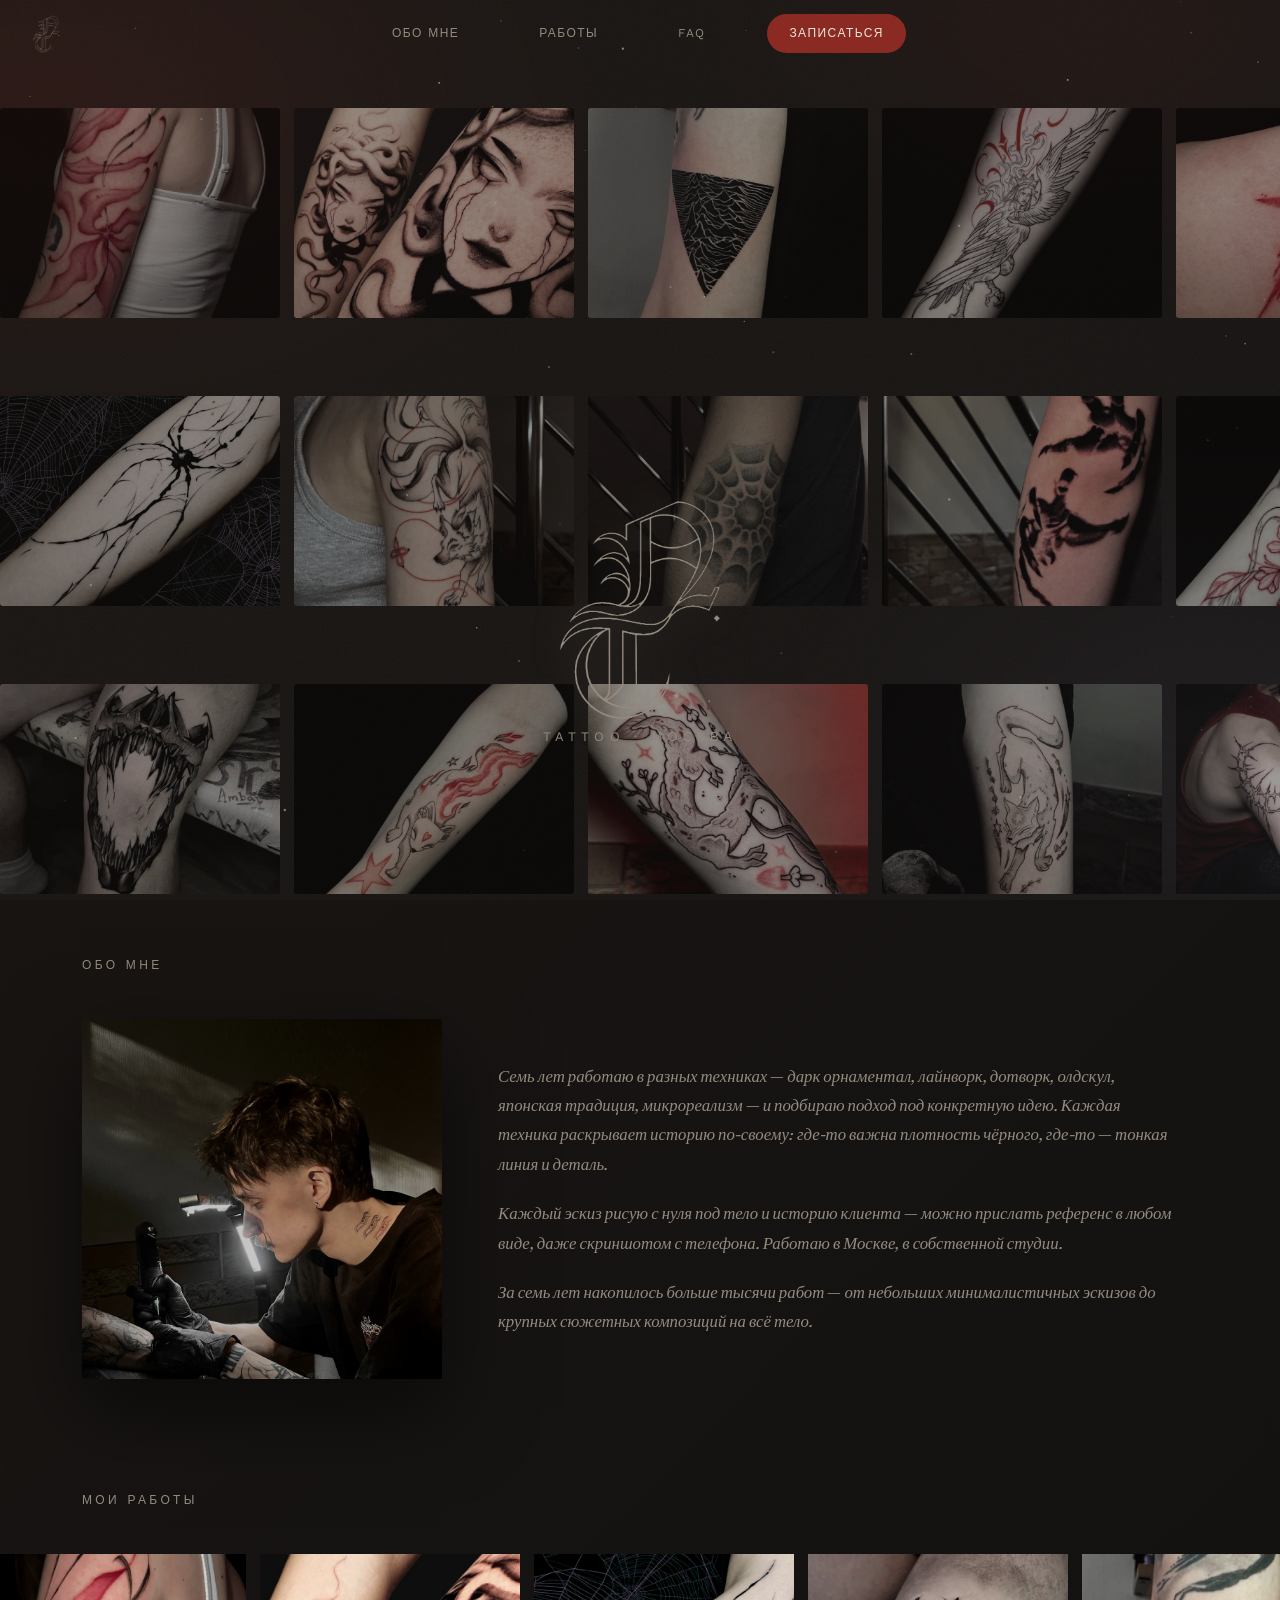
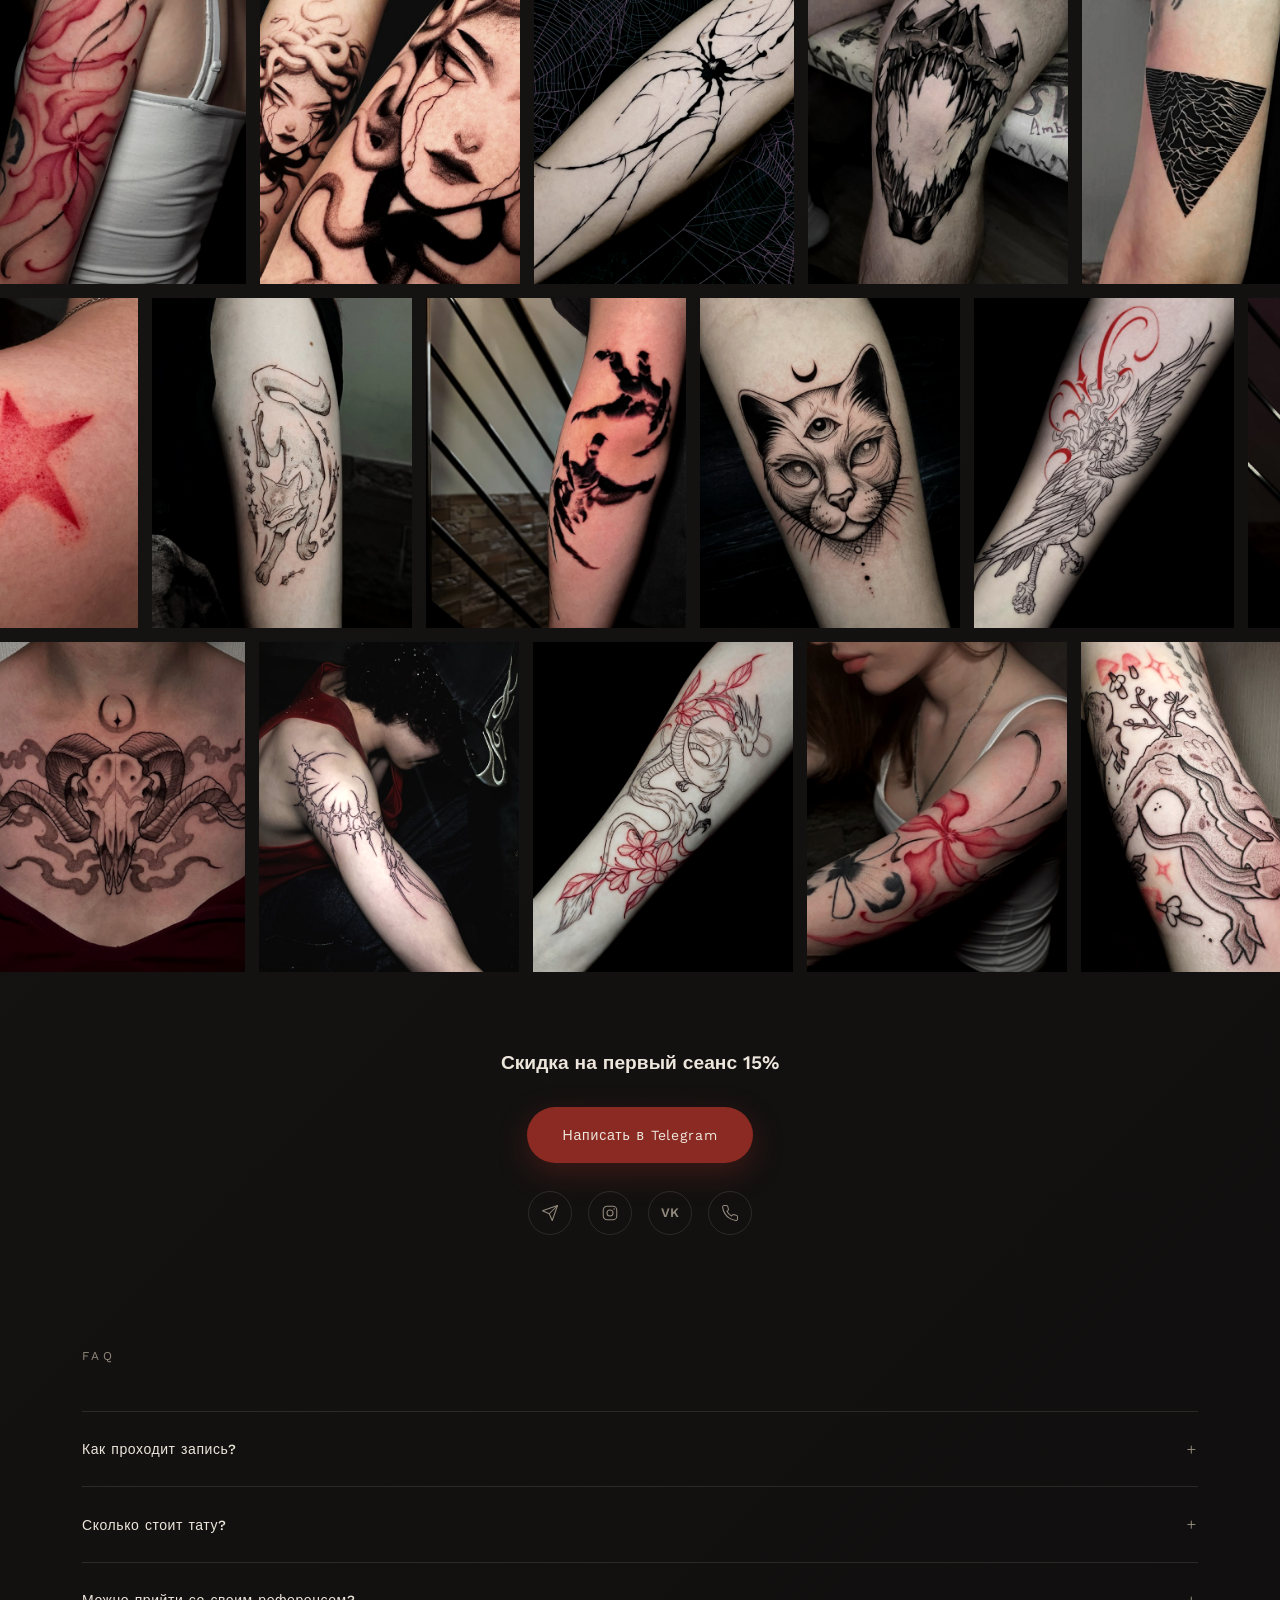
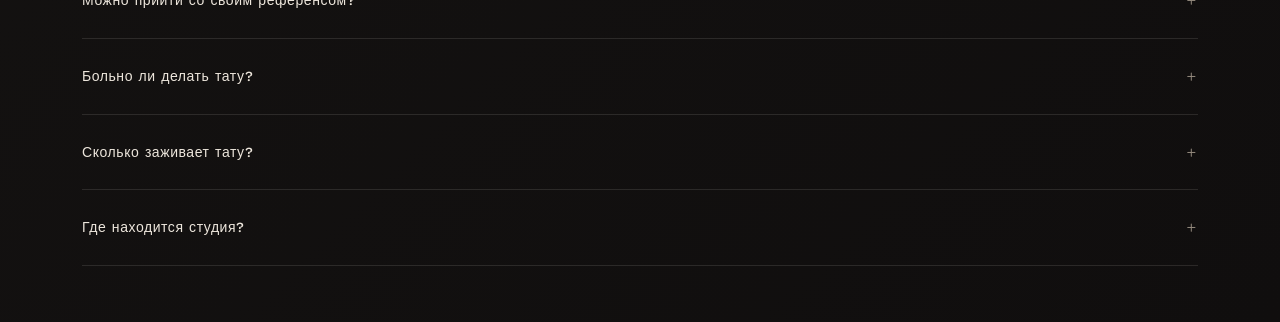
==== commit f94c5aec: "Lift desktop hero logo up slightly (mobile untouched)" ====
--- a/index.html
+++ b/index.html
@@ -5,7 +5,7 @@
 <meta name="viewport" content="width=device-width, initial-scale=1.0" />
 <title>Nik — тату-мастер, Москва</title>
 <meta name="description" content="Авторские татуировки в технике блэкворк и дотворк. Москва, 7 лет опыта. Портфолио работ и запись на консультацию." />
-<link rel="stylesheet" href="style.css?v=10" />
+<link rel="stylesheet" href="style.css?v=11" />
 </head>
 <body>
 
--- a/style.css
+++ b/style.css
@@ -355,6 +355,15 @@
      stays fully visible on any viewport height, unlike a fixed vh
      offset which overflowed short laptop screens. */
   margin-top: auto;
+}
+
+/* Desktop only: lift the bottom-pinned logo up a bit off the bottom.
+   Mobile has its own margin overrides in the max-width:700px block,
+   so this does not affect it at all. */
+@media (min-width: 701px) {
+  .hero__content {
+    margin-bottom: 8vh;
+  }
 }
 
 .hero__logo {
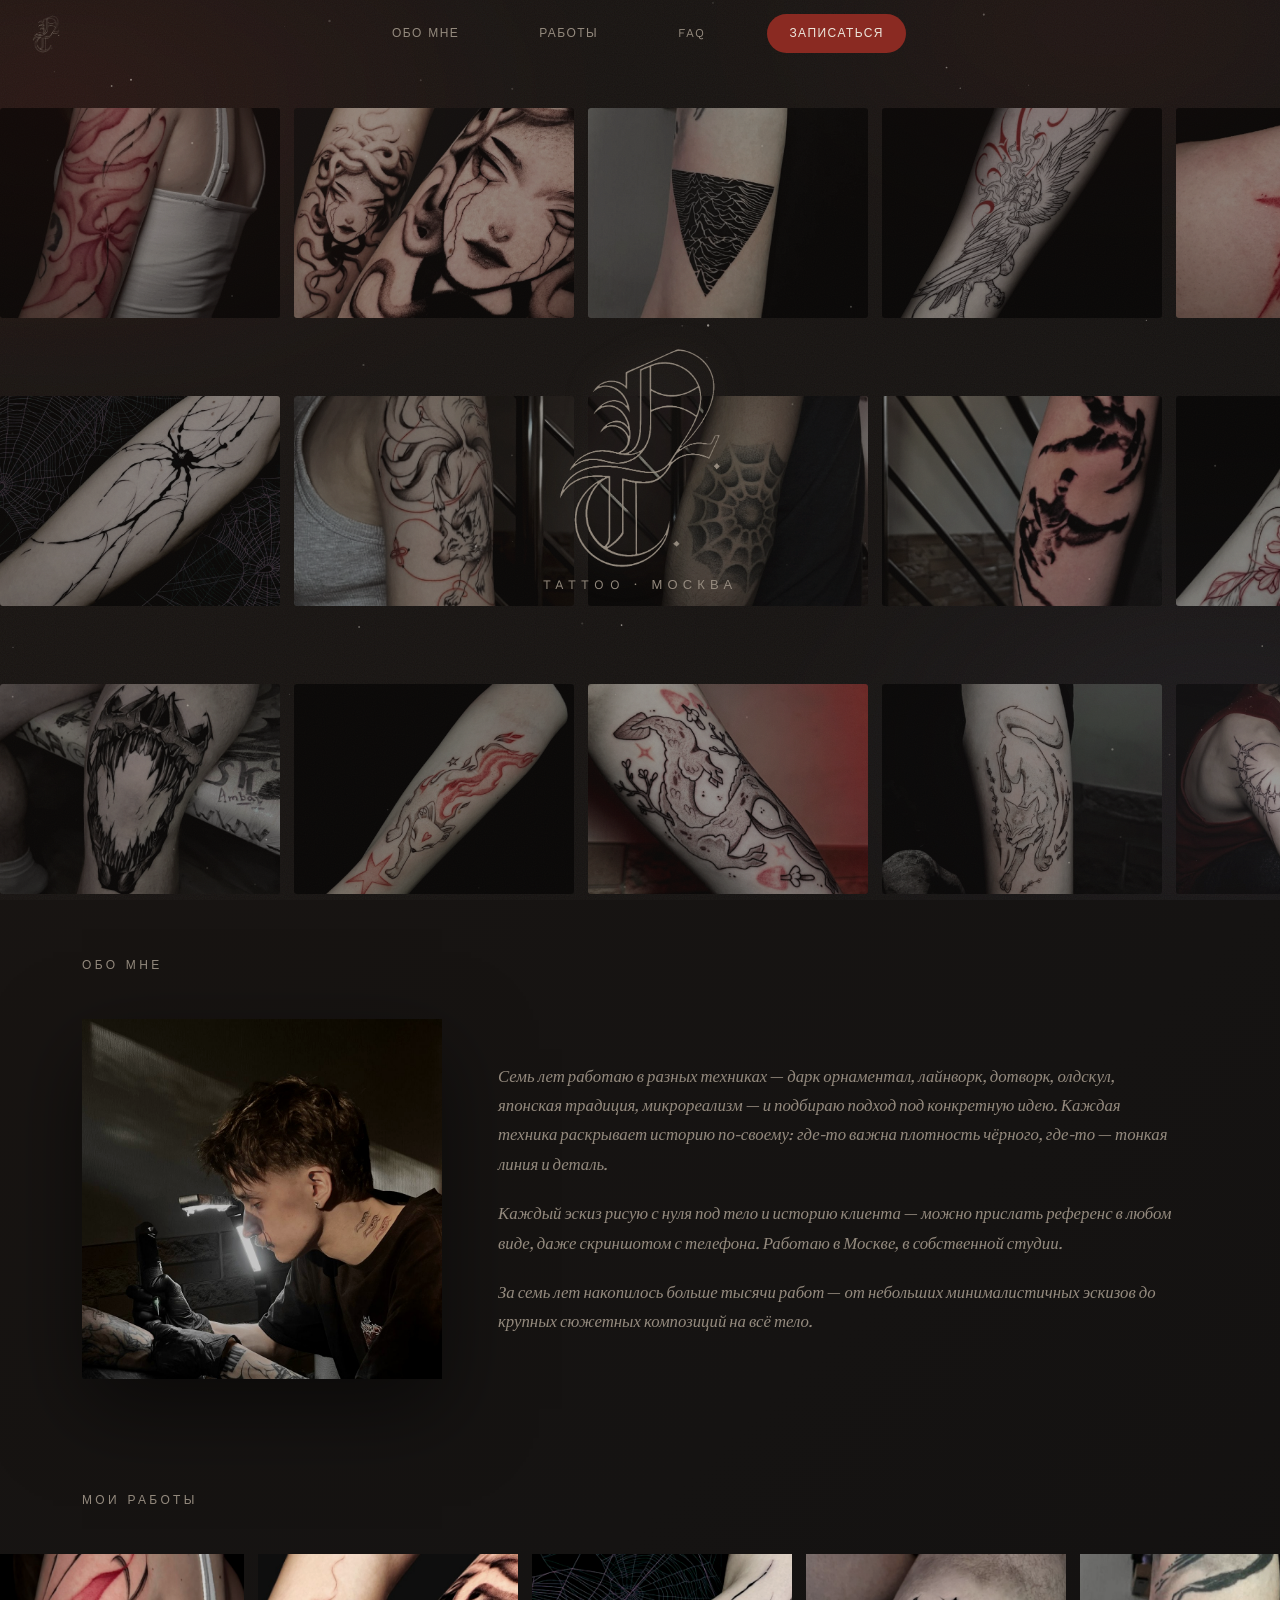
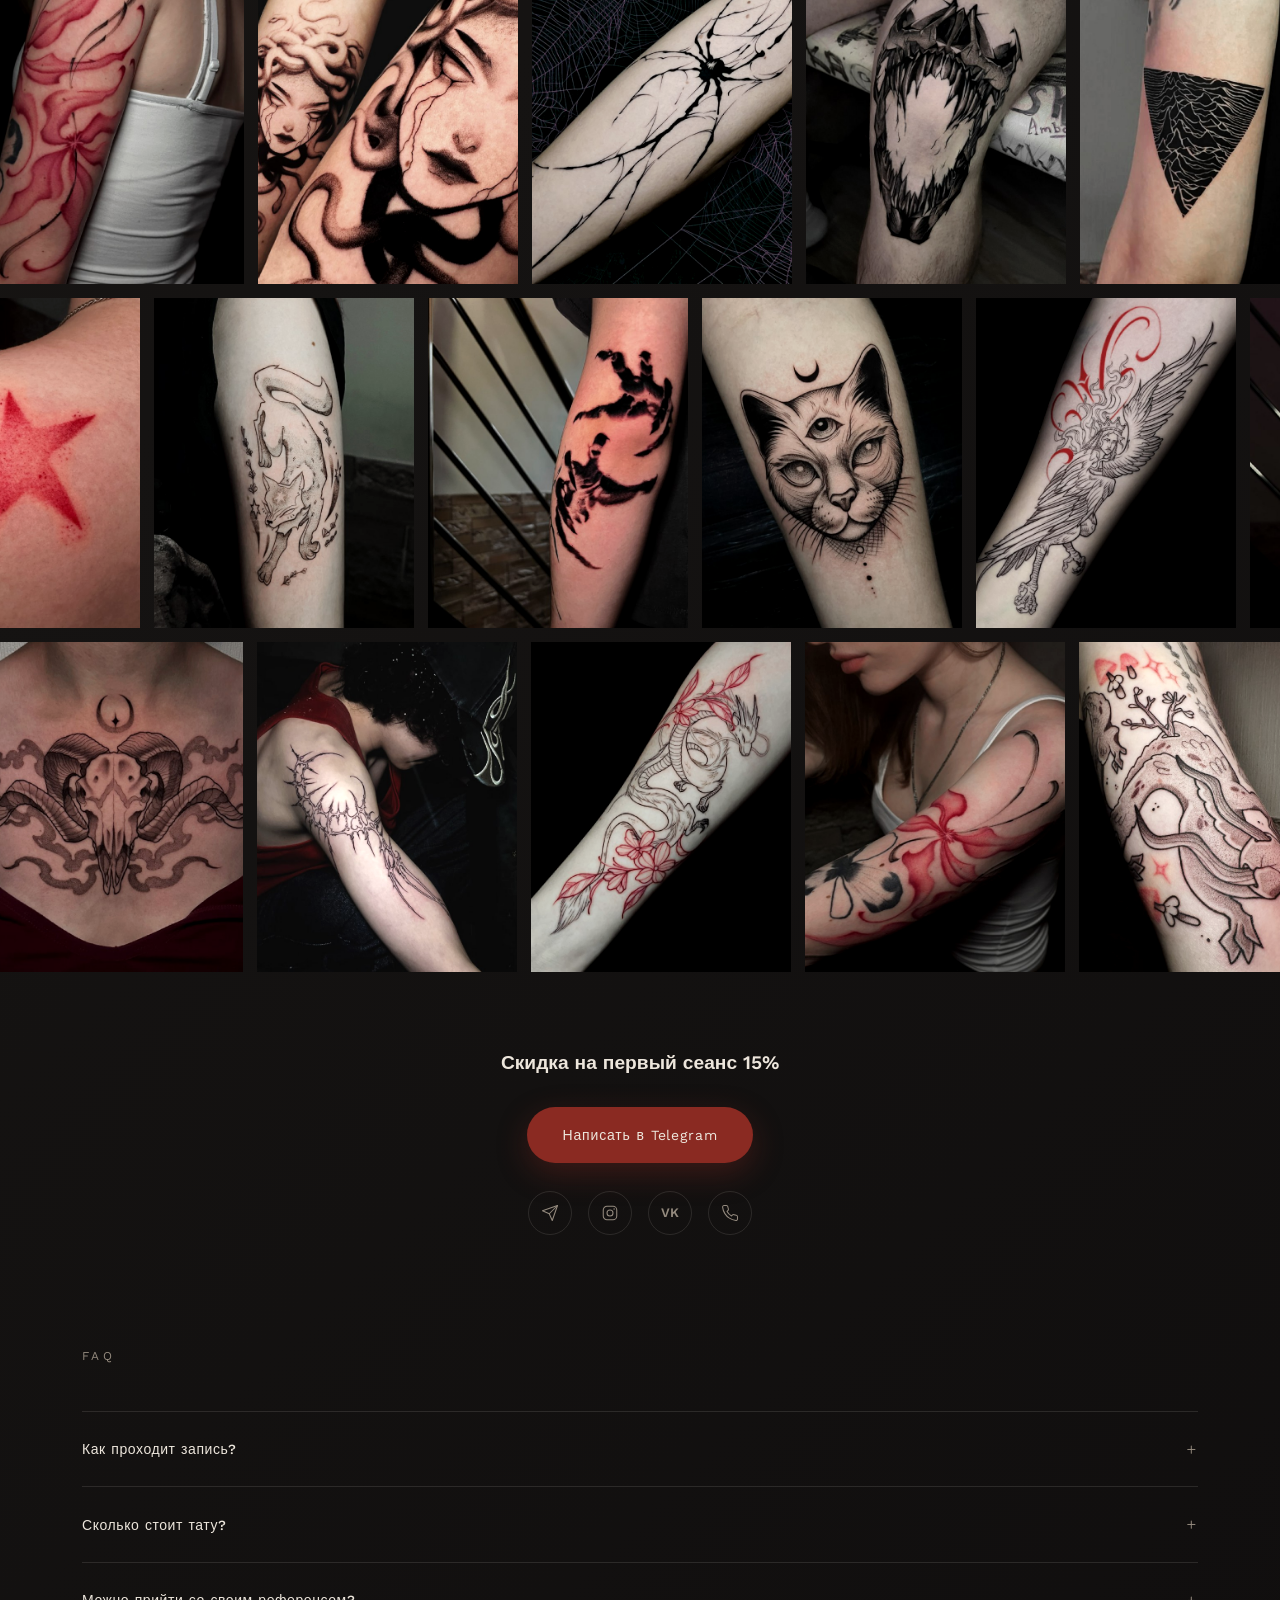
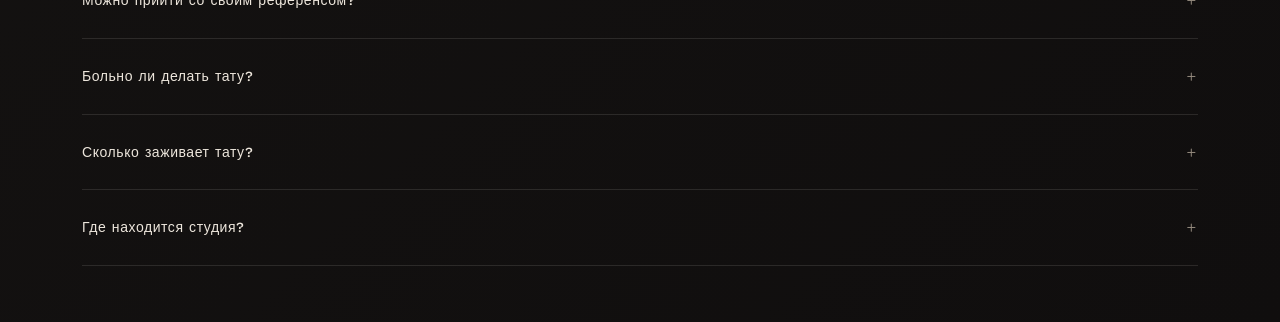
==== commit 13fe9895: "Restore desktop hero logo to original centered position (mobile unchanged)" ====
--- a/index.html
+++ b/index.html
@@ -5,7 +5,7 @@
 <meta name="viewport" content="width=device-width, initial-scale=1.0" />
 <title>Nik — тату-мастер, Москва</title>
 <meta name="description" content="Авторские татуировки в технике блэкворк и дотворк. Москва, 7 лет опыта. Портфолио работ и запись на консультацию." />
-<link rel="stylesheet" href="style.css?v=11" />
+<link rel="stylesheet" href="style.css?v=13" />
 </head>
 <body>
 
--- a/style.css
+++ b/style.css
@@ -315,10 +315,11 @@
   .hero {
     padding-top: 150px;
   }
-  /* On mobile the bottom-pinned logo sat too low; lift it up so it
-     sits in the lower-middle instead of against the bottom edge. */
+  /* Mobile keeps the logo at its own spot, independent of the desktop
+     base rule: margin-top:auto + margin-bottom:18vh lands it near the
+     vertical center. */
   .hero__content {
-    margin-top: 0;
+    margin-top: auto;
     margin-bottom: 18vh;
   }
 }
@@ -349,21 +350,9 @@
   flex-direction: column;
   align-items: center;
   gap: 4px;
-  /* Pinned near the bottom of the hero (hero has justify-content:center
-     + a single child, so margin-top:auto pushes it to the bottom edge).
-     The hero's 80px bottom padding keeps it off the very edge. This
-     stays fully visible on any viewport height, unlike a fixed vh
-     offset which overflowed short laptop screens. */
-  margin-top: auto;
-}
-
-/* Desktop only: lift the bottom-pinned logo up a bit off the bottom.
-   Mobile has its own margin overrides in the max-width:700px block,
-   so this does not affect it at all. */
-@media (min-width: 701px) {
-  .hero__content {
-    margin-bottom: 8vh;
-  }
+  /* No margins here: the hero centers this block vertically via
+     justify-content:center (the original look). Mobile sets its own
+     margins in the max-width:700px block, so it is unaffected. */
 }
 
 .hero__logo {
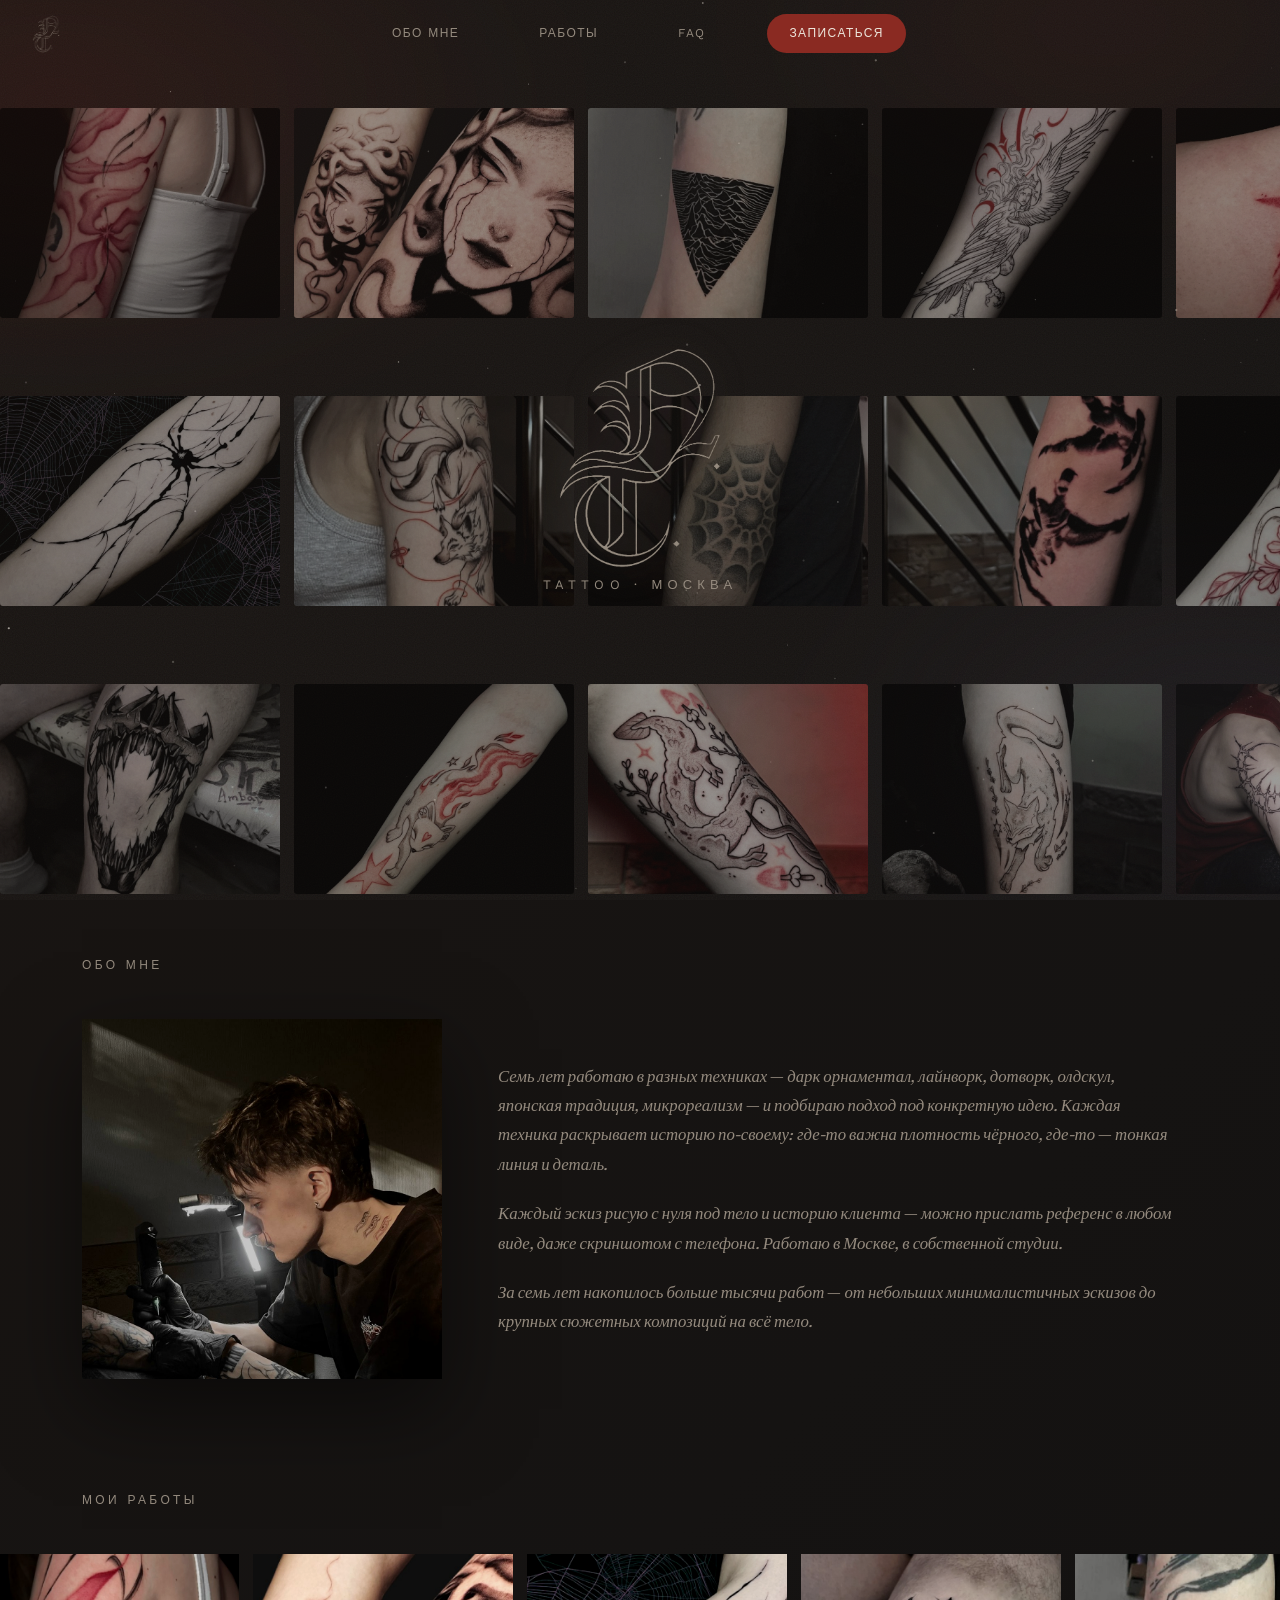
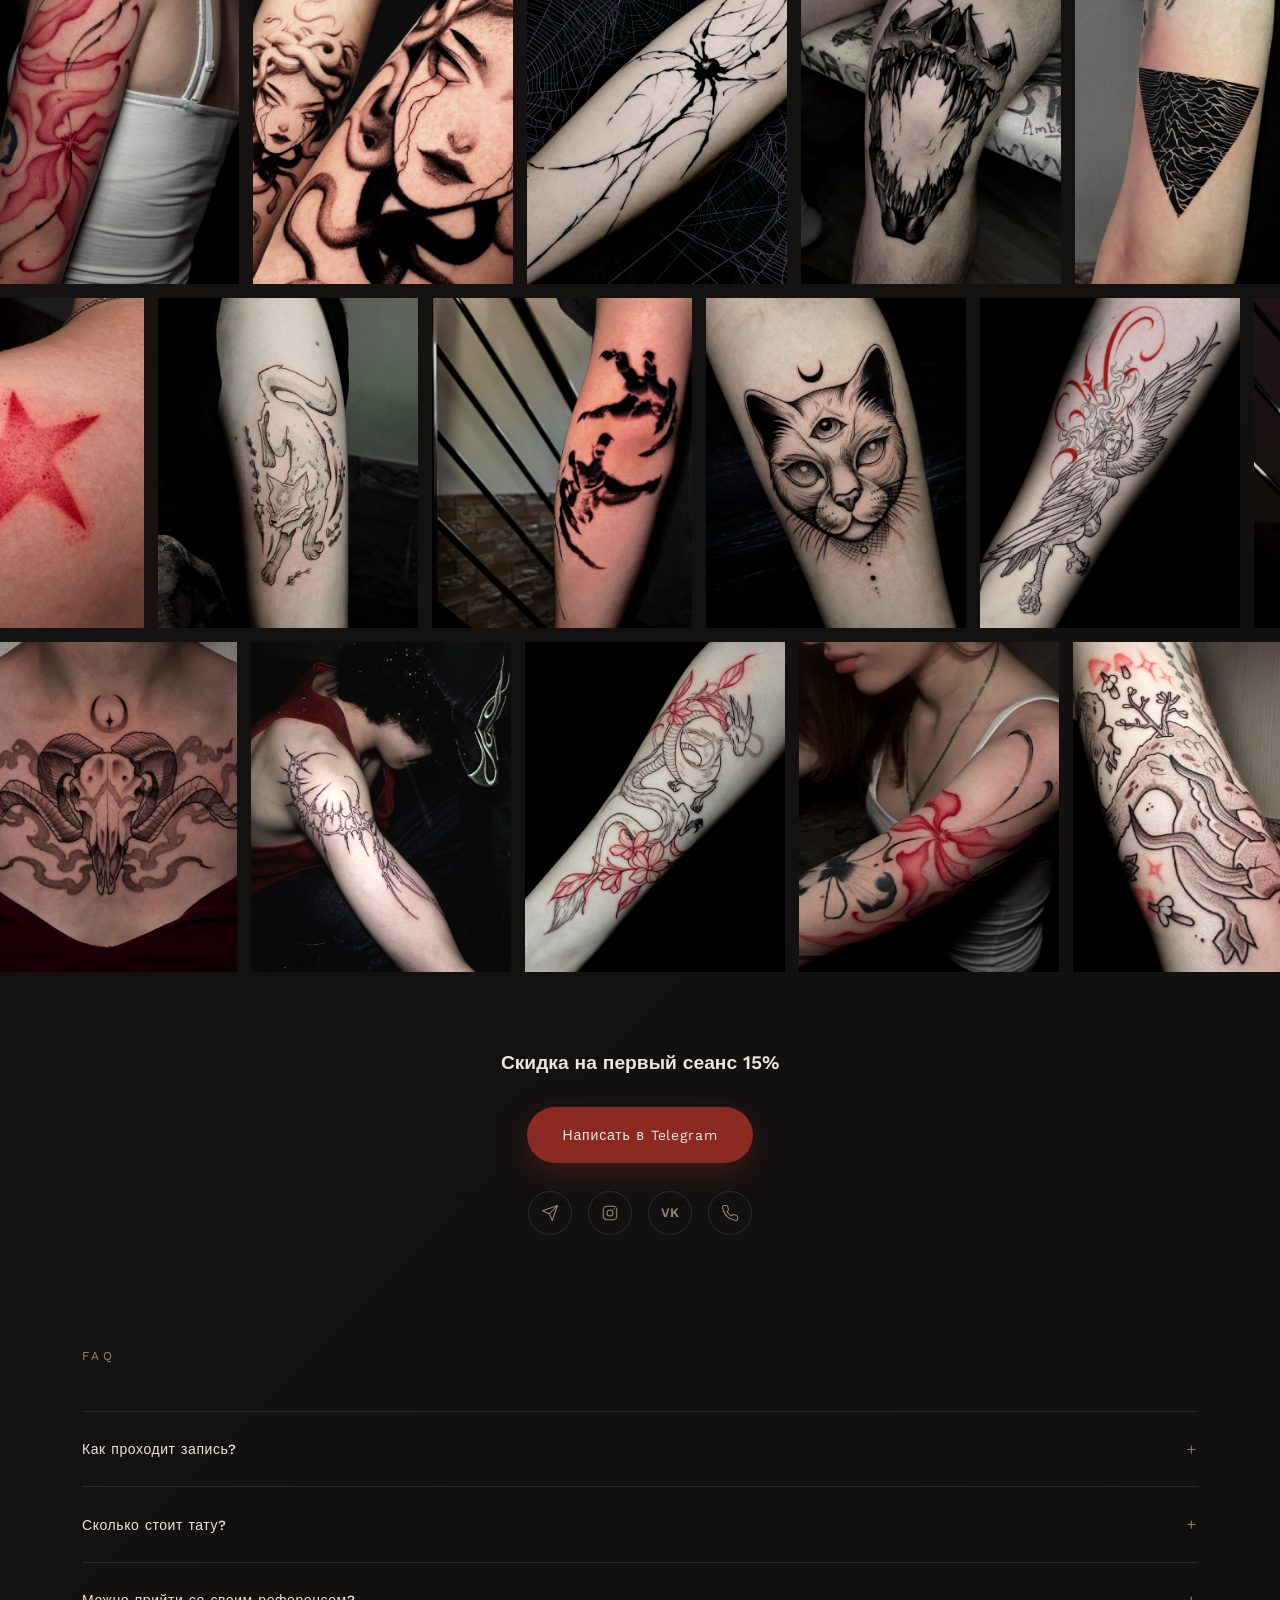
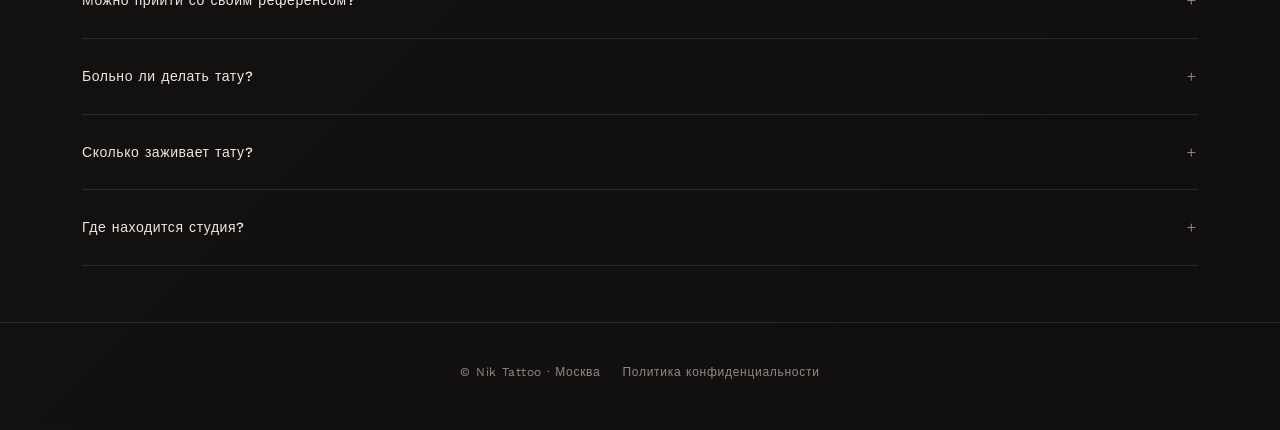
==== commit 11c0eb15: "Add privacy policy page and footer link (required for ad moderation)" ====
--- a/index.html
+++ b/index.html
@@ -5,7 +5,7 @@
 <meta name="viewport" content="width=device-width, initial-scale=1.0" />
 <title>Nik — тату-мастер, Москва</title>
 <meta name="description" content="Авторские татуировки в технике блэкворк и дотворк. Москва, 7 лет опыта. Портфолио работ и запись на консультацию." />
-<link rel="stylesheet" href="style.css?v=13" />
+<link rel="stylesheet" href="style.css?v=14" />
 </head>
 <body>
 
@@ -235,6 +235,11 @@
 
 </main>
 
+<footer class="footer">
+  <p class="footer__copy">© Nik Tattoo · Москва</p>
+  <a class="footer__link" href="privacy.html">Политика конфиденциальности</a>
+</footer>
+
 <div class="lightbox" id="lightbox">
   <button class="lightbox__close" id="lightboxClose">Закрыть ✕</button>
   <img id="lightboxImg" src="" alt="" />
--- a/style.css
+++ b/style.css
@@ -793,3 +793,94 @@
   font-size: 13px;
   letter-spacing: 0.02em;
 }
+
+/* ---------- Footer ---------- */
+
+.footer {
+  position: relative;
+  z-index: 1;
+  display: flex;
+  flex-wrap: wrap;
+  align-items: center;
+  justify-content: center;
+  gap: 8px 22px;
+  padding: 40px 32px 48px;
+  border-top: 1px solid var(--hairline);
+  font-family: var(--body);
+  font-size: 12px;
+  letter-spacing: 0.06em;
+  color: var(--muted);
+  text-align: center;
+}
+
+.footer__copy {
+  margin: 0;
+}
+
+.footer__link {
+  color: var(--muted);
+  text-decoration: none;
+  transition: color 0.25s ease;
+}
+
+.footer__link:hover,
+.footer__link:focus-visible {
+  color: var(--ink);
+}
+
+/* ---------- Legal page ---------- */
+
+.legal {
+  position: relative;
+  z-index: 1;
+  max-width: 760px;
+  padding-top: 130px;
+  padding-bottom: 80px;
+}
+
+.legal__title {
+  font-family: var(--display);
+  font-weight: 600;
+  font-size: clamp(1.7rem, 3.4vw, 2.4rem);
+  line-height: 1.15;
+  margin: 0 0 8px;
+}
+
+.legal__meta {
+  font-family: var(--body);
+  font-size: 12px;
+  letter-spacing: 0.08em;
+  text-transform: uppercase;
+  color: var(--muted);
+  margin: 0 0 32px;
+}
+
+.legal__h {
+  font-family: var(--body);
+  font-weight: 600;
+  font-size: 1.05rem;
+  color: var(--ink);
+  margin: 32px 0 10px;
+}
+
+.legal__p {
+  font-family: var(--body);
+  font-size: 15px;
+  line-height: 1.75;
+  color: var(--muted);
+  margin: 0 0 14px;
+}
+
+.legal__a {
+  color: var(--accent-bright);
+  text-decoration: none;
+}
+
+.legal__a:hover,
+.legal__a:focus-visible {
+  text-decoration: underline;
+}
+
+.legal__back {
+  margin-top: 36px;
+}
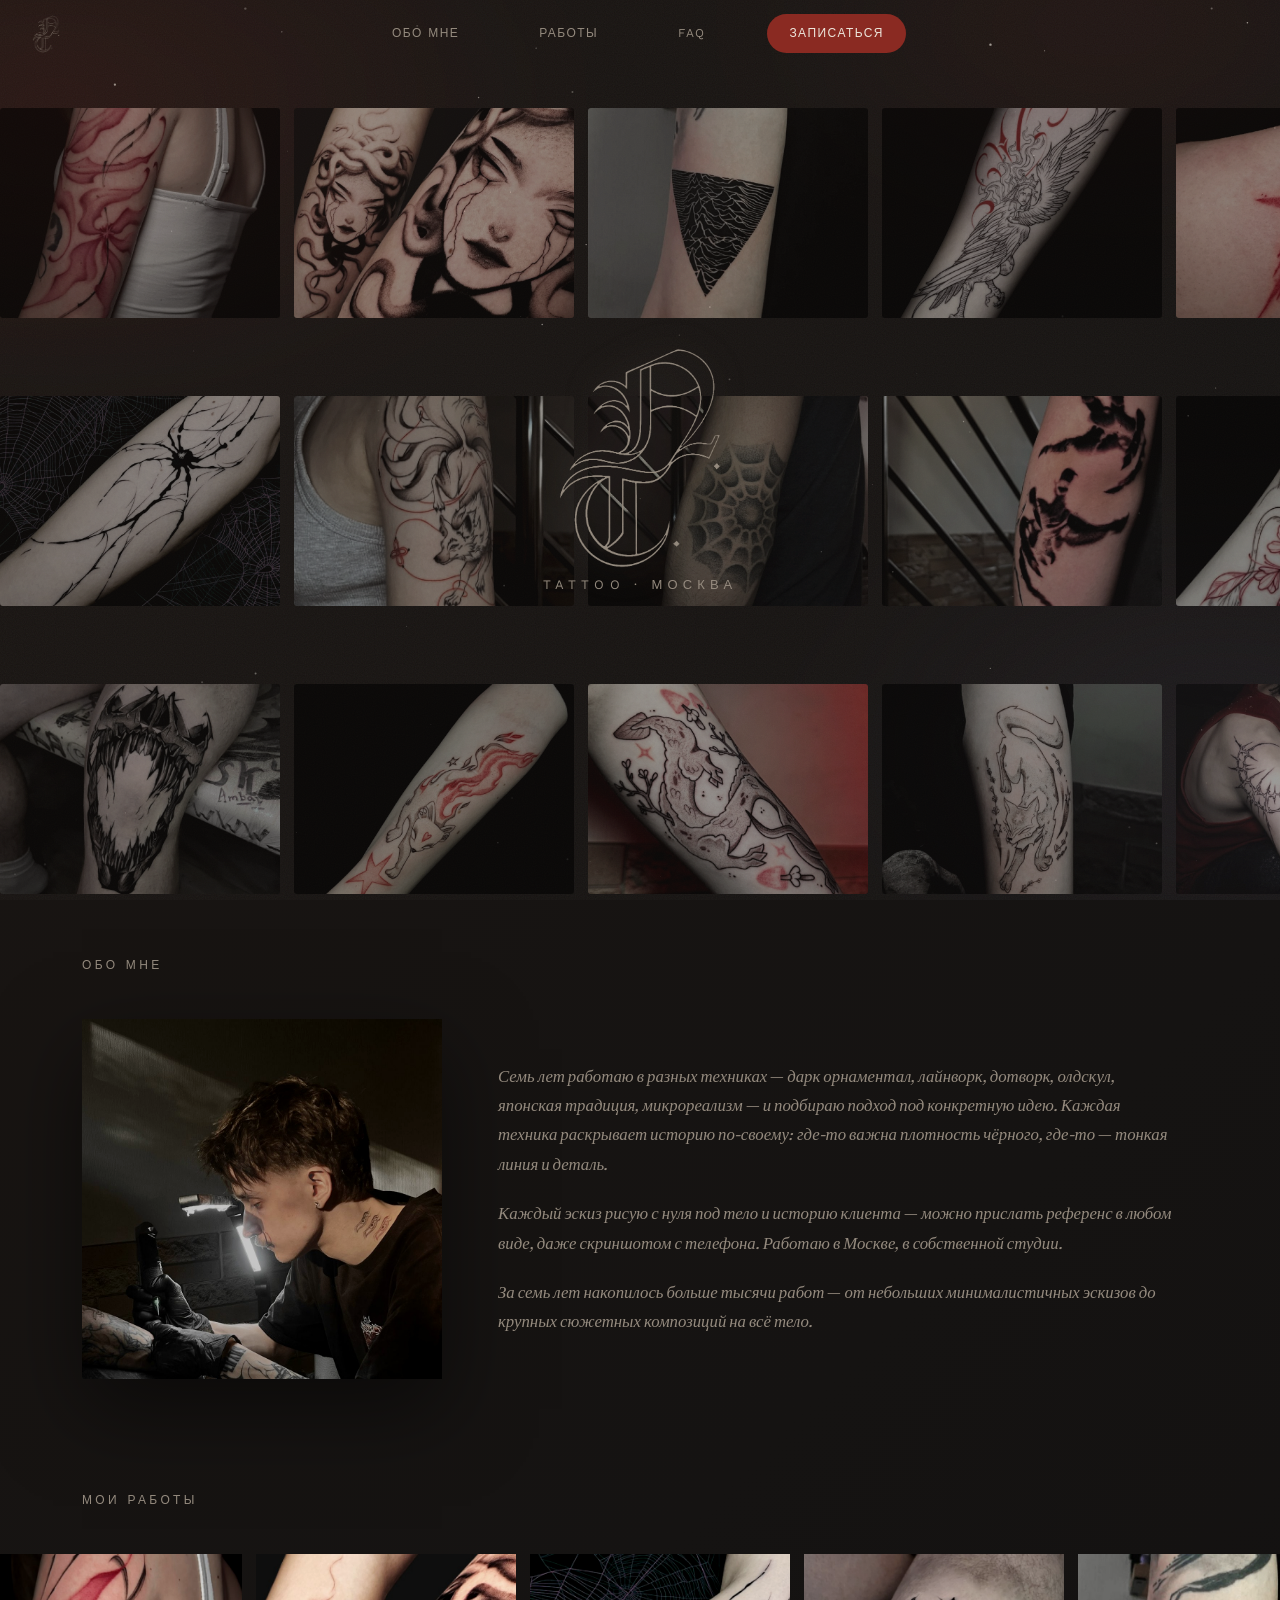
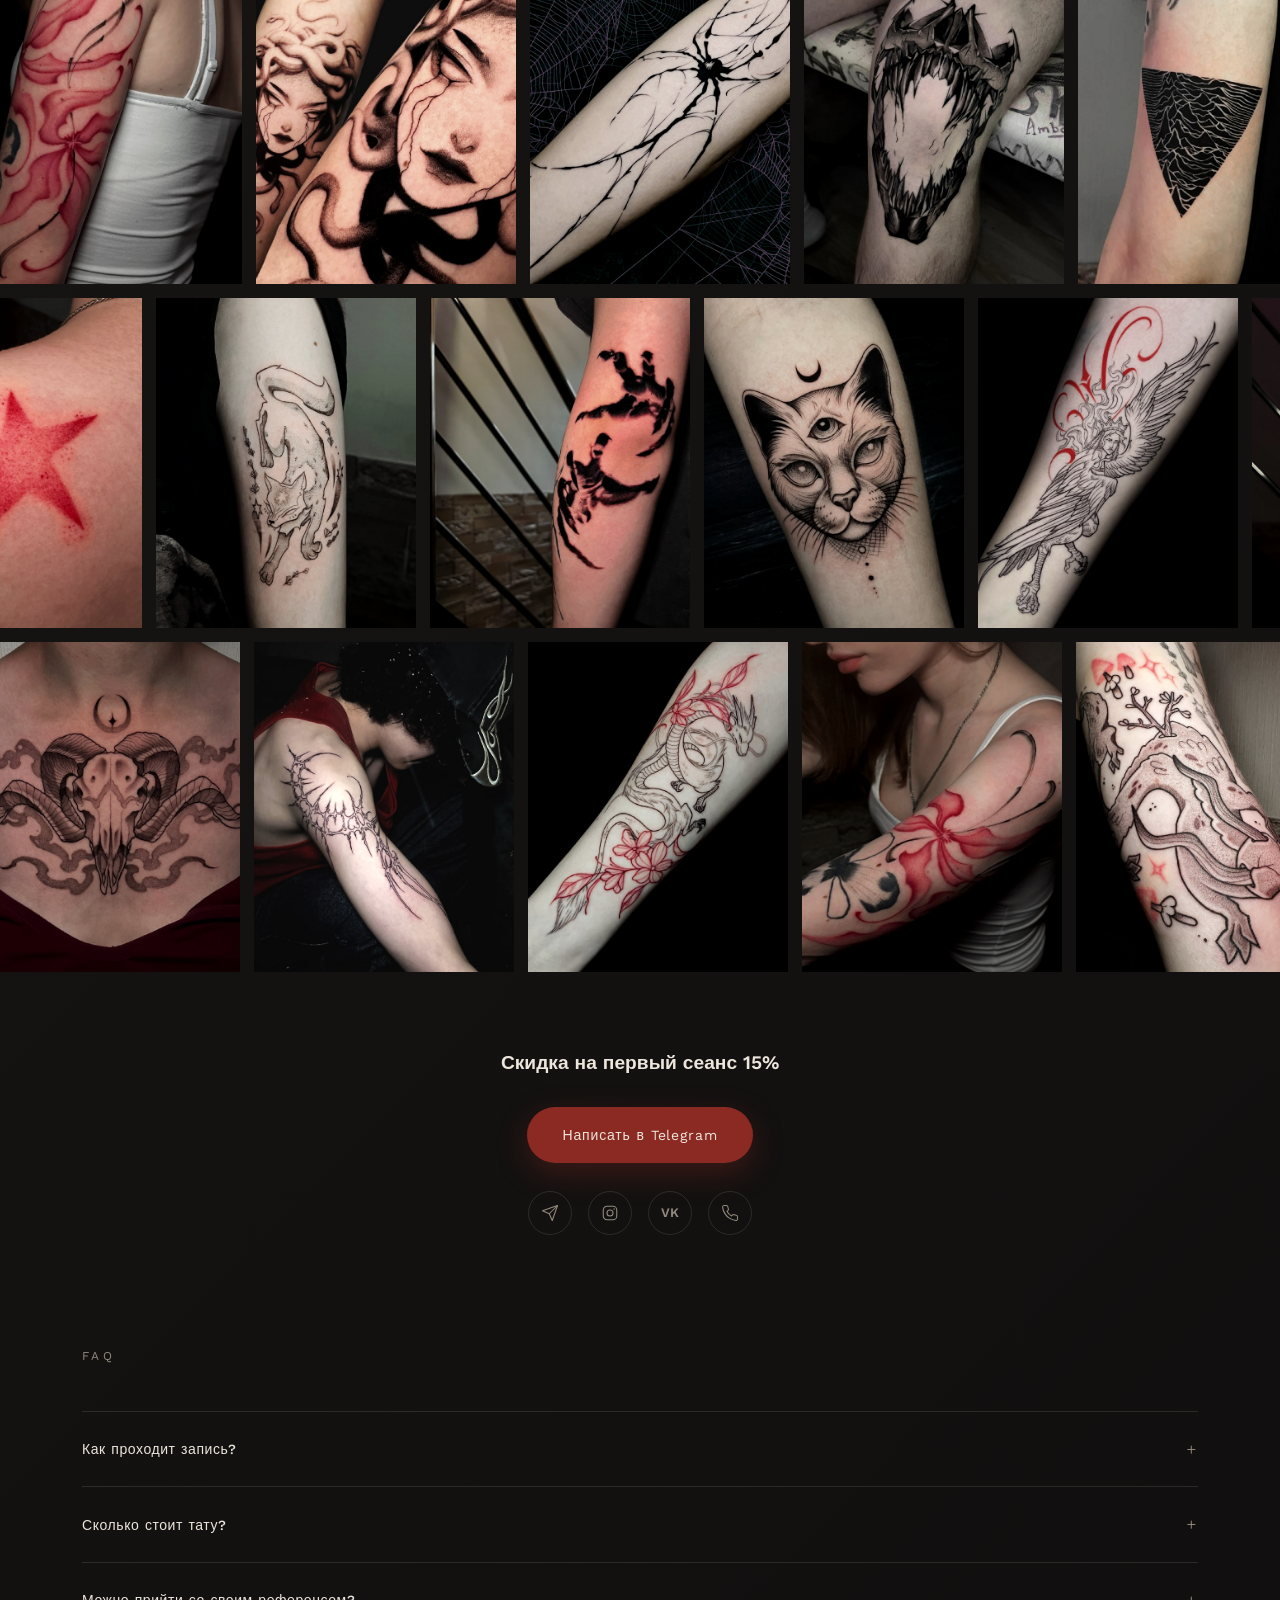
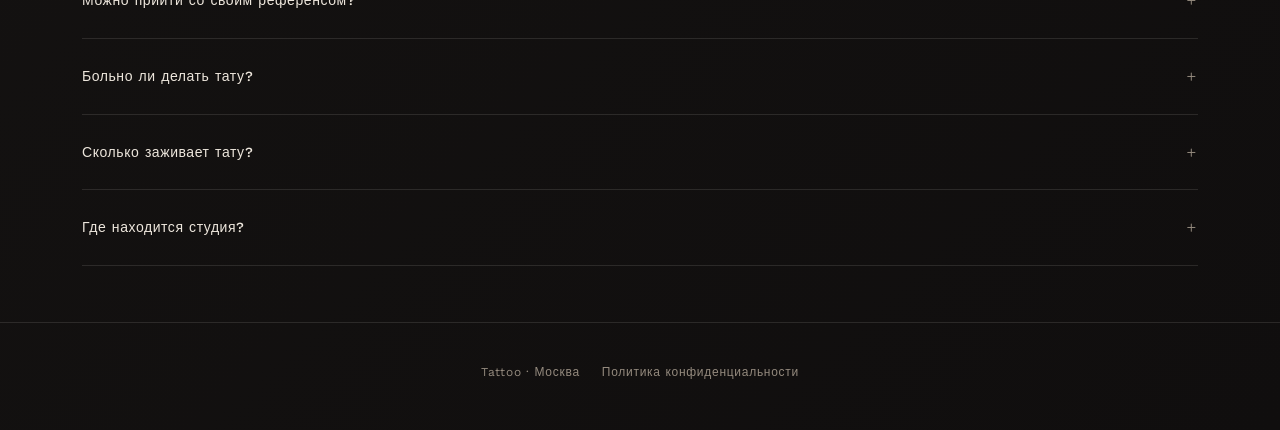
==== commit 1b174424: "Use real name in link preview (og tags), drop Nik from footer" ====
--- a/index.html
+++ b/index.html
@@ -3,9 +3,16 @@
 <head>
 <meta charset="UTF-8" />
 <meta name="viewport" content="width=device-width, initial-scale=1.0" />
-<title>Nik — тату-мастер, Москва</title>
+<title>Никита — тату-мастер, Москва</title>
 <meta name="description" content="Авторские татуировки в технике блэкворк и дотворк. Москва, 7 лет опыта. Портфолио работ и запись на консультацию." />
-<link rel="stylesheet" href="style.css?v=14" />
+<link rel="canonical" href="https://nikitattoo.ru/" />
+<meta property="og:type" content="website" />
+<meta property="og:url" content="https://nikitattoo.ru/" />
+<meta property="og:title" content="Никита — тату-мастер, Москва" />
+<meta property="og:description" content="Авторские татуировки: блэкворк, дотворк, лайнворк и другие техники. Москва, 7 лет опыта. Портфолио и запись." />
+<meta property="og:image" content="https://nikitattoo.ru/assets/about/nik-portrait.jpg" />
+<meta name="twitter:card" content="summary_large_image" />
+<link rel="stylesheet" href="style.css?v=15" />
 </head>
 <body>
 
@@ -236,7 +243,7 @@
 </main>
 
 <footer class="footer">
-  <p class="footer__copy">© Nik Tattoo · Москва</p>
+  <p class="footer__copy">Tattoo · Москва</p>
   <a class="footer__link" href="privacy.html">Политика конфиденциальности</a>
 </footer>
 
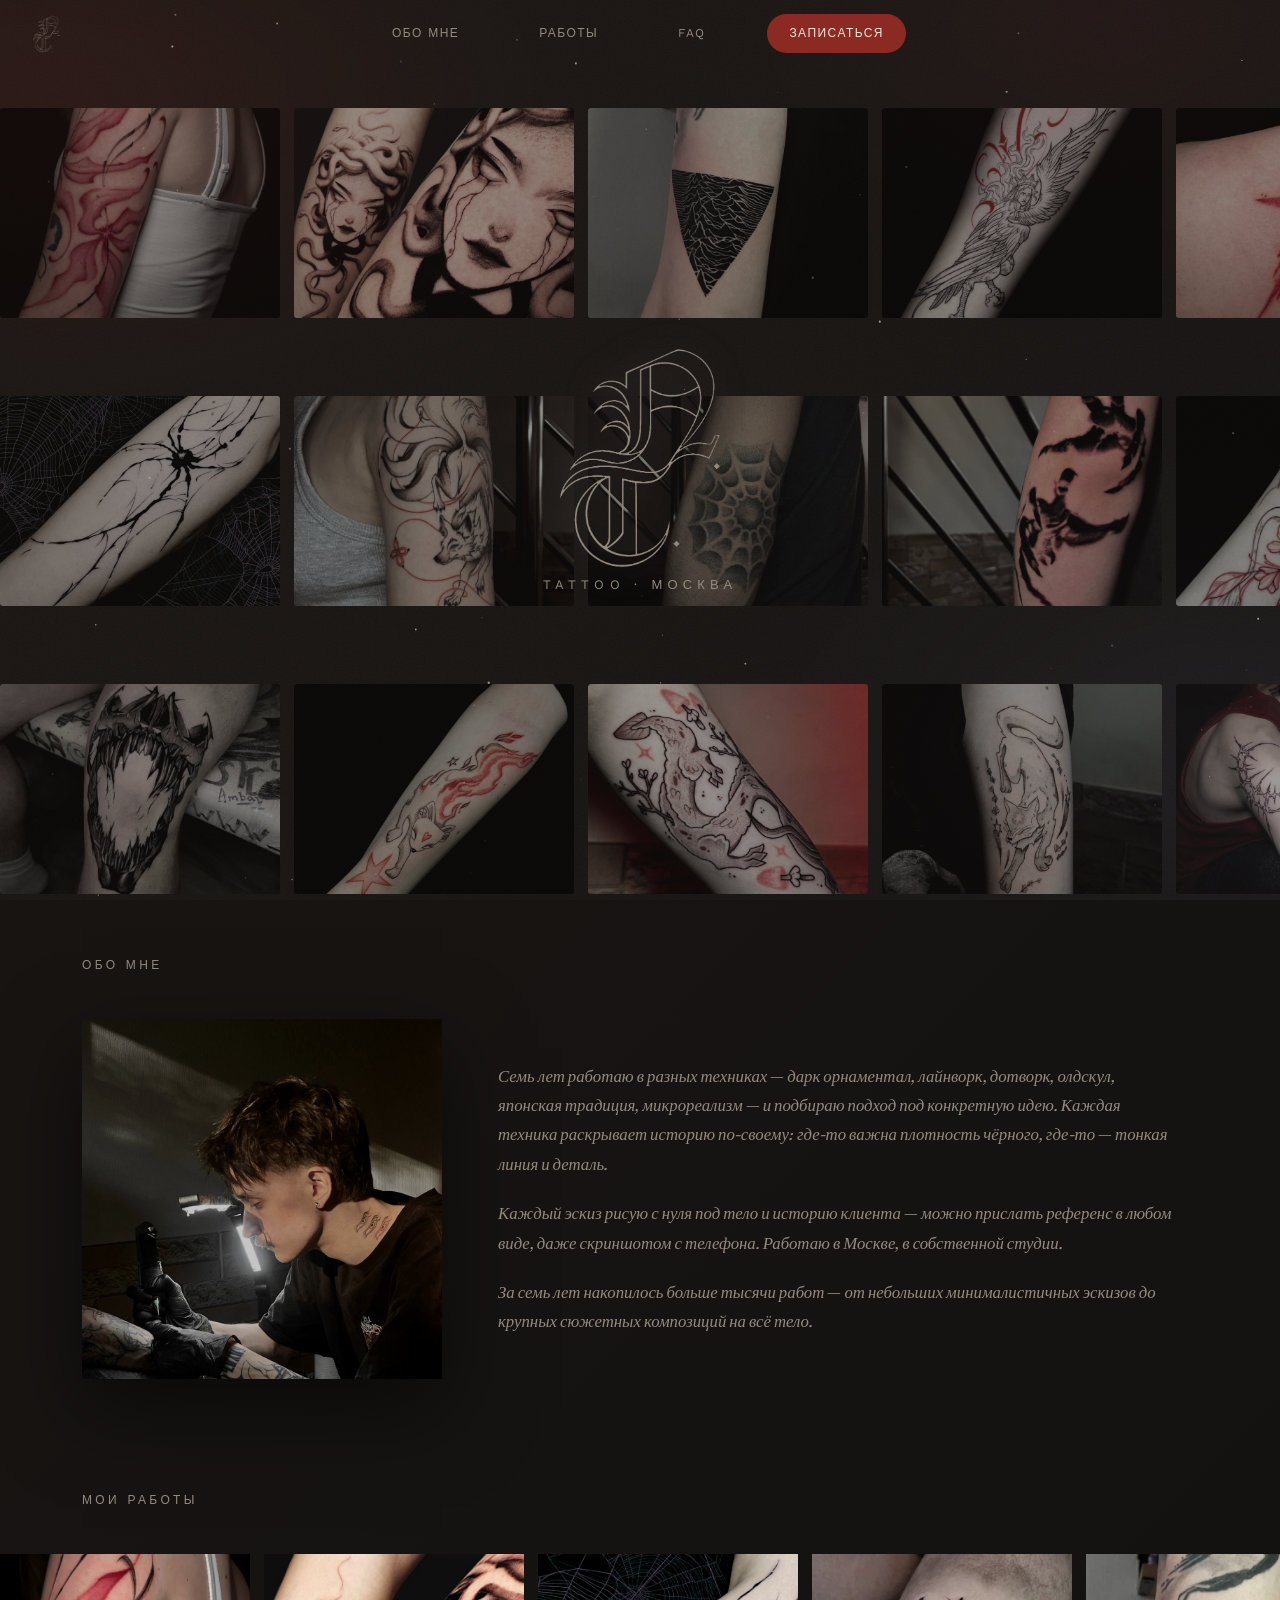
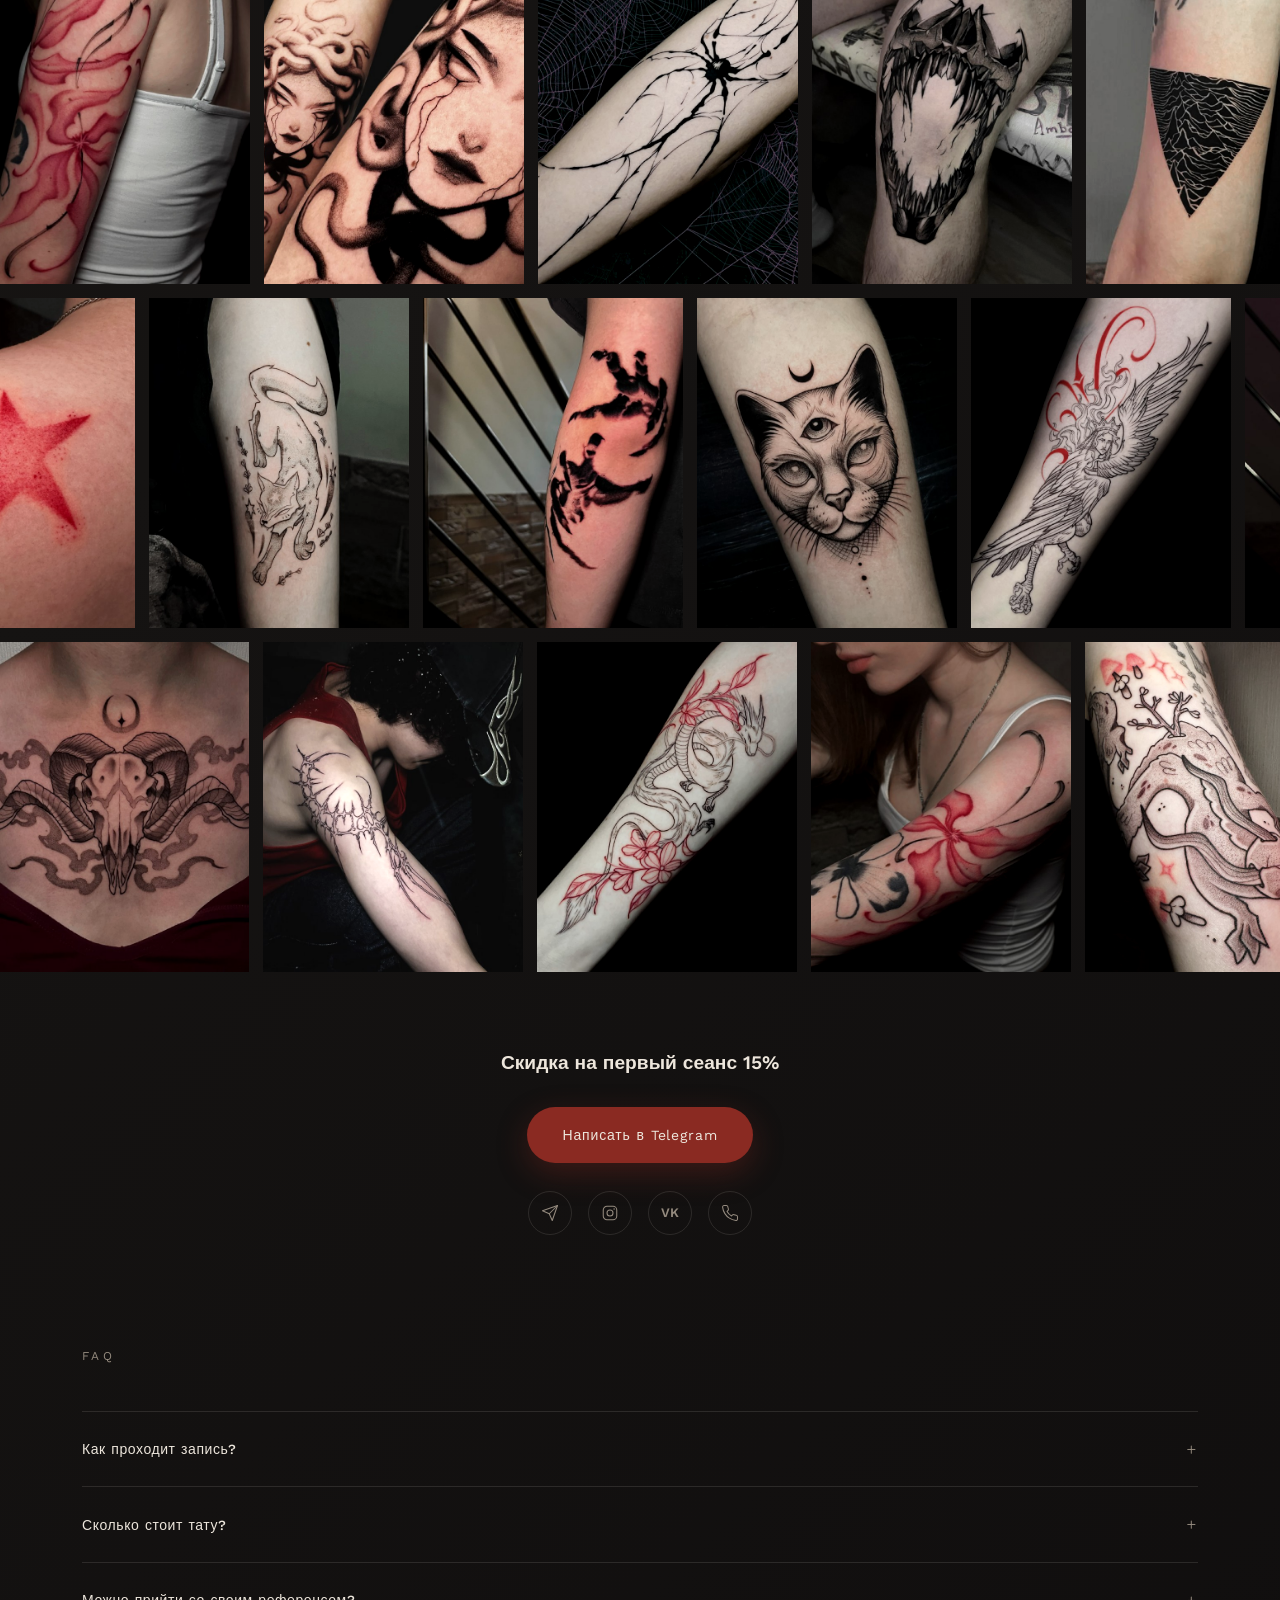
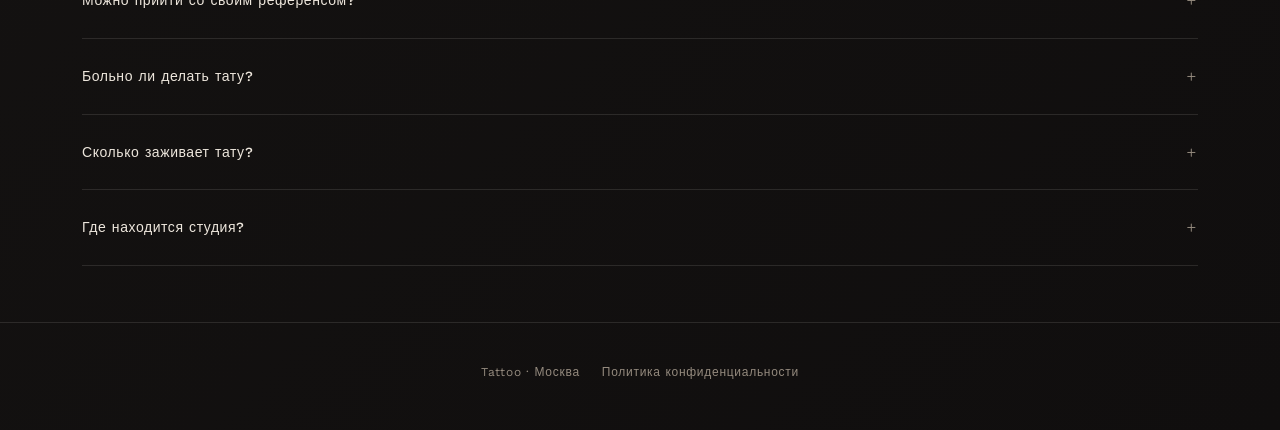
==== commit aea0f830: "Install Yandex.Metrika (id 110602935) + telegram-click goal" ====
--- a/index.html
+++ b/index.html
@@ -3,6 +3,21 @@
 <head>
 <meta charset="UTF-8" />
 <meta name="viewport" content="width=device-width, initial-scale=1.0" />
+
+<!-- Yandex.Metrika counter -->
+<script type="text/javascript">
+    (function(m,e,t,r,i,k,a){
+        m[i]=m[i]||function(){(m[i].a=m[i].a||[]).push(arguments)};
+        m[i].l=1*new Date();
+        for (var j = 0; j < document.scripts.length; j++) {if (document.scripts[j].src === r) { return; }}
+        k=e.createElement(t),a=e.getElementsByTagName(t)[0],k.async=1,k.src=r,a.parentNode.insertBefore(k,a)
+    })(window, document,'script','https://mc.yandex.ru/metrika/tag.js?id=110602935', 'ym');
+
+    ym(110602935, 'init', {ssr:true, webvisor:true, clickmap:true, ecommerce:"dataLayer", referrer: document.referrer, url: location.href, accurateTrackBounce:true, trackLinks:true});
+</script>
+<noscript><div><img src="https://mc.yandex.ru/watch/110602935" style="position:absolute; left:-9999px;" alt="" /></div></noscript>
+<!-- /Yandex.Metrika counter -->
+
 <title>Никита — тату-мастер, Москва</title>
 <meta name="description" content="Авторские татуировки в технике блэкворк и дотворк. Москва, 7 лет опыта. Портфолио работ и запись на консультацию." />
 <link rel="canonical" href="https://nikitattoo.ru/" />
@@ -467,6 +482,14 @@
   createCarousel('worksCarousel1', 'worksTrack1', 0.5, false);
   createCarousel('worksCarousel2', 'worksTrack2', 0.4, true);
   createCarousel('worksCarousel3', 'worksTrack3', 0.55, false);
+
+  // Метрика: считаем клик по любой ссылке в Telegram как цель "telegram"
+  document.addEventListener('click', function (e) {
+    var link = e.target.closest('a[href*="t.me"]');
+    if (link && typeof window.ym === 'function') {
+      window.ym(110602935, 'reachGoal', 'telegram');
+    }
+  });
 </script>
 
 </body>
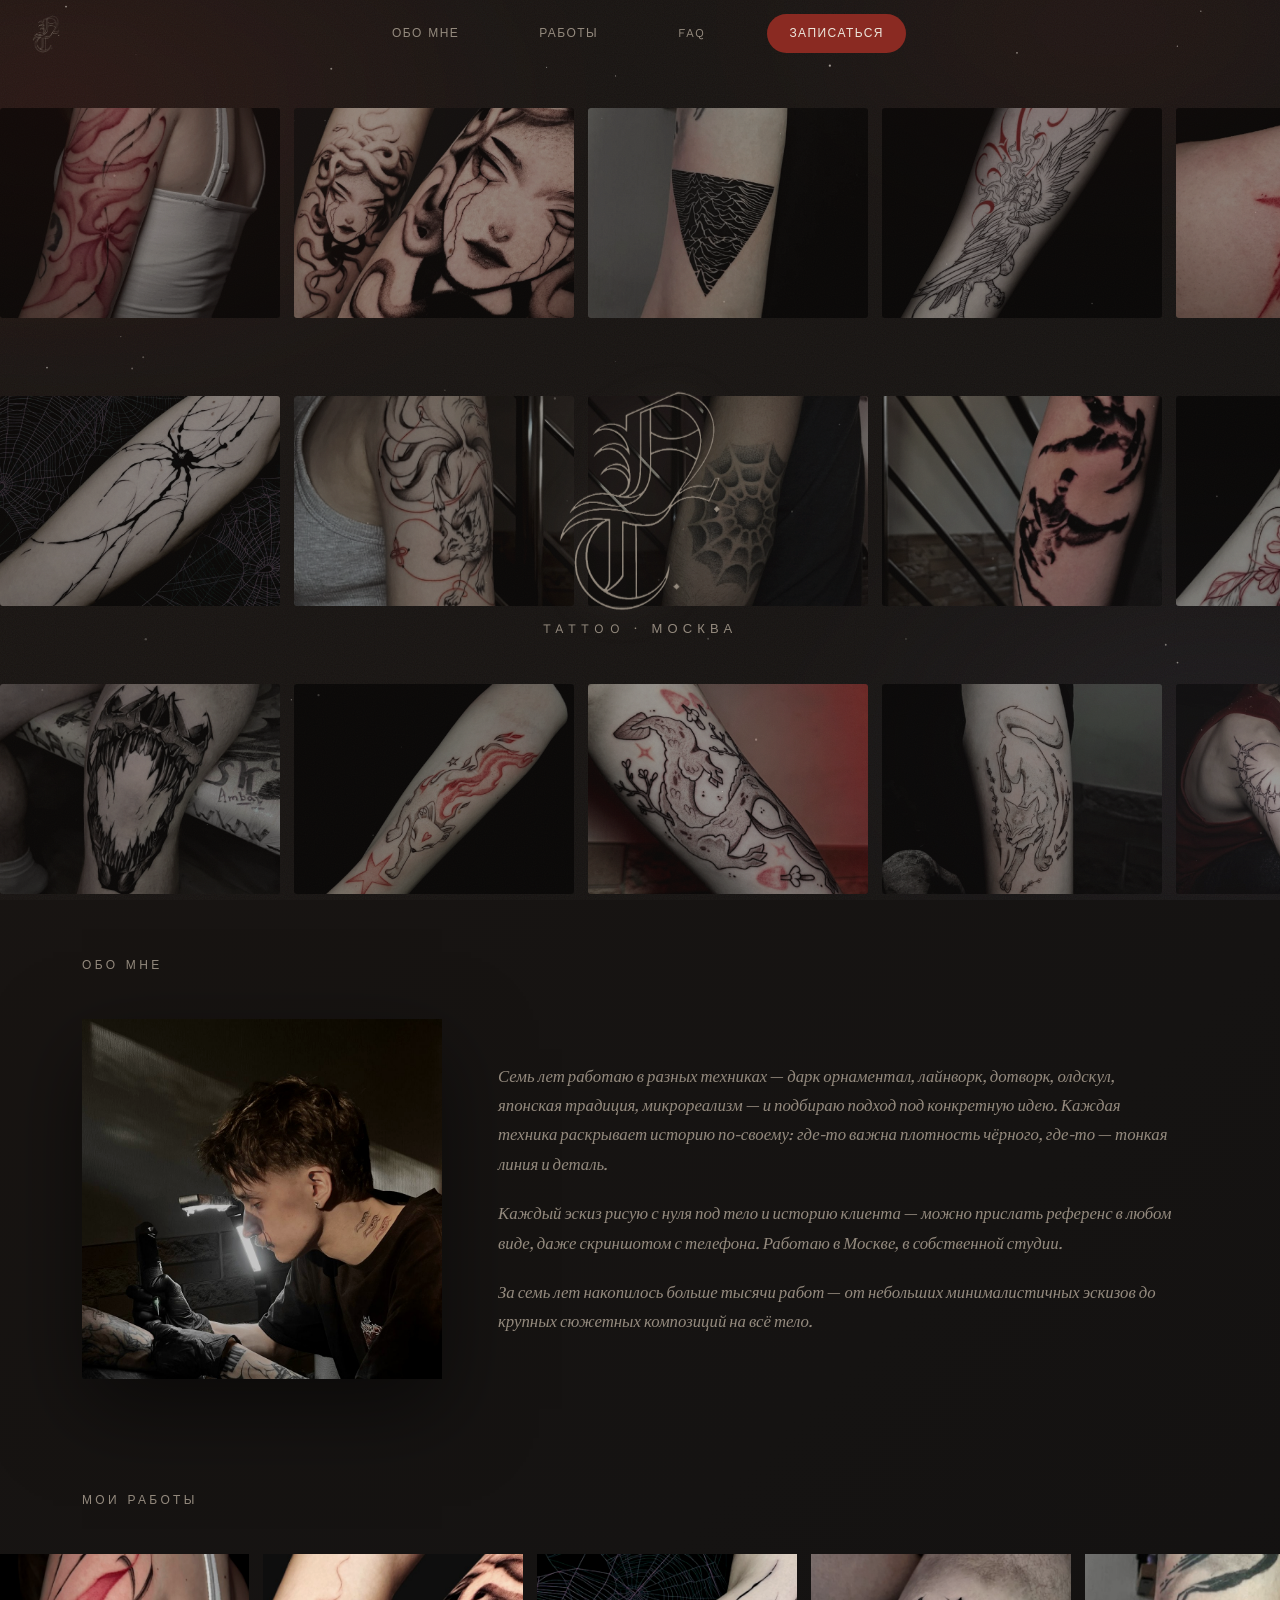
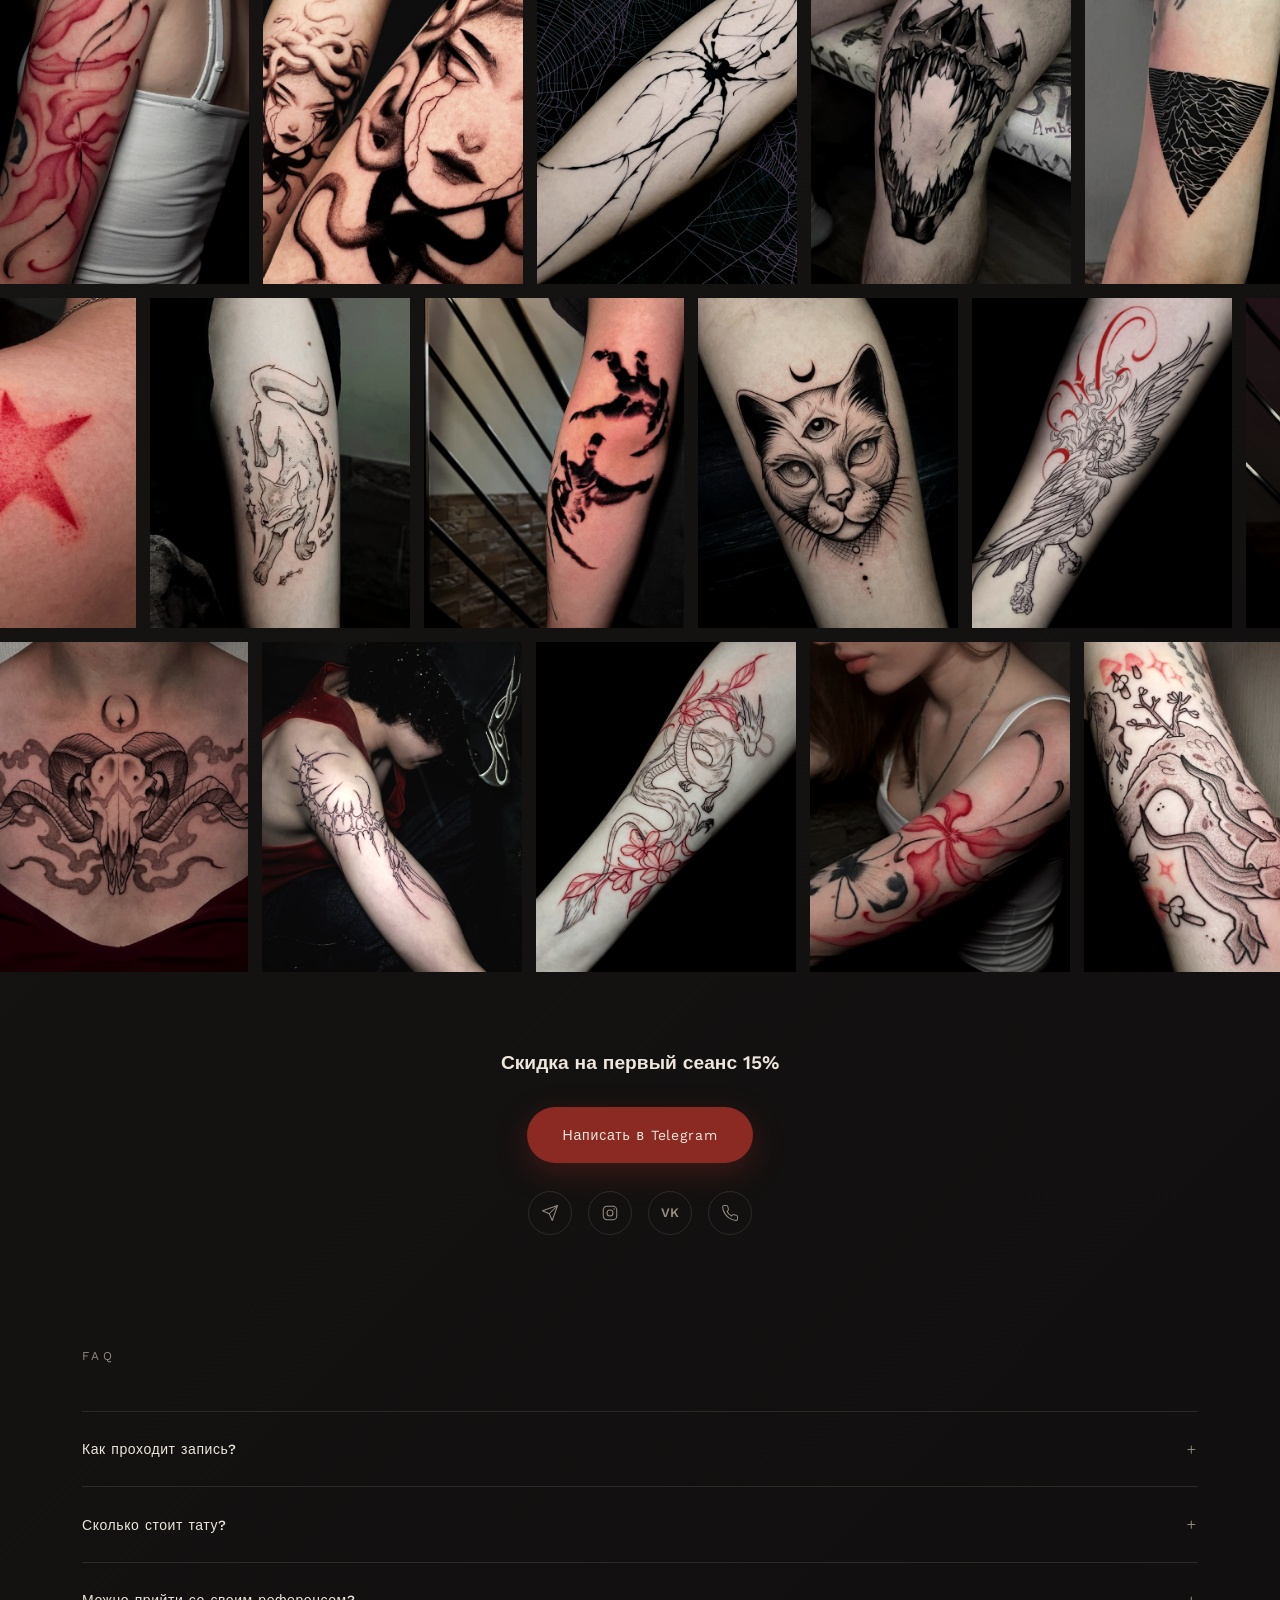
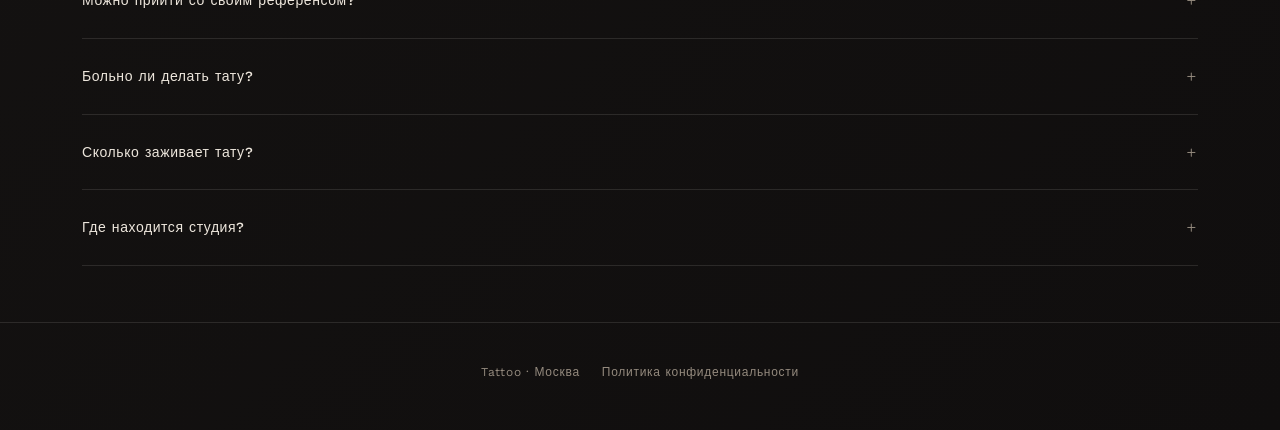
==== commit 05adaa82: "Anchor hero logo to middle ribbon center — consistent on all devices" ====
--- a/index.html
+++ b/index.html
@@ -27,7 +27,7 @@
 <meta property="og:description" content="Авторские татуировки: блэкворк, дотворк, лайнворк и другие техники. Москва, 7 лет опыта. Портфолио и запись." />
 <meta property="og:image" content="https://nikitattoo.ru/assets/about/nik-portrait.jpg" />
 <meta name="twitter:card" content="summary_large_image" />
-<link rel="stylesheet" href="style.css?v=15" />
+<link rel="stylesheet" href="style.css?v=16" />
 </head>
 <body>
 
--- a/style.css
+++ b/style.css
@@ -315,13 +315,8 @@
   .hero {
     padding-top: 150px;
   }
-  /* Mobile keeps the logo at its own spot, independent of the desktop
-     base rule: margin-top:auto + margin-bottom:18vh lands it near the
-     vertical center. */
-  .hero__content {
-    margin-top: auto;
-    margin-bottom: 18vh;
-  }
+  /* hero__content position is now unified for all devices (absolute,
+     anchored to ribbon row 2 center) — no mobile-specific override needed. */
 }
 
 .nav__cta:hover,
@@ -333,26 +328,32 @@
 
 .hero {
   position: relative;
-  min-height: 100svh;
-  display: flex;
-  flex-direction: column;
-  align-items: center;
-  justify-content: center;
+  /* 100vh (layout viewport) matches the .ribbons container, which is
+     position:fixed; inset:0. Using the SAME height reference is what lets
+     the logo line up with the middle ribbon row on every device. */
+  min-height: 100vh;
   text-align: center;
   overflow: hidden;
   padding: 120px 24px 80px;
 }
 
 .hero__content {
-  position: relative;
+  /* Anchored to the vertical center of ribbon row 2 (which sits at
+     top:44% with height:210px, so its center is 44% + 105px). Same
+     reference + same math as the ribbons => they align on ALL devices,
+     regardless of screen height. No per-device vh tuning needed. */
+  position: absolute;
+  left: 0;
+  right: 0;
+  /* 44% + 105px = center of ribbon row 2; +12px compensates for the
+     subtitle below the logo so the LOGO itself lands on the row center. */
+  top: calc(44% + 117px);
+  transform: translateY(-50%);
   z-index: 1;
   display: flex;
   flex-direction: column;
   align-items: center;
   gap: 4px;
-  /* No margins here: the hero centers this block vertically via
-     justify-content:center (the original look). Mobile sets its own
-     margins in the max-width:700px block, so it is unaffected. */
 }
 
 .hero__logo {
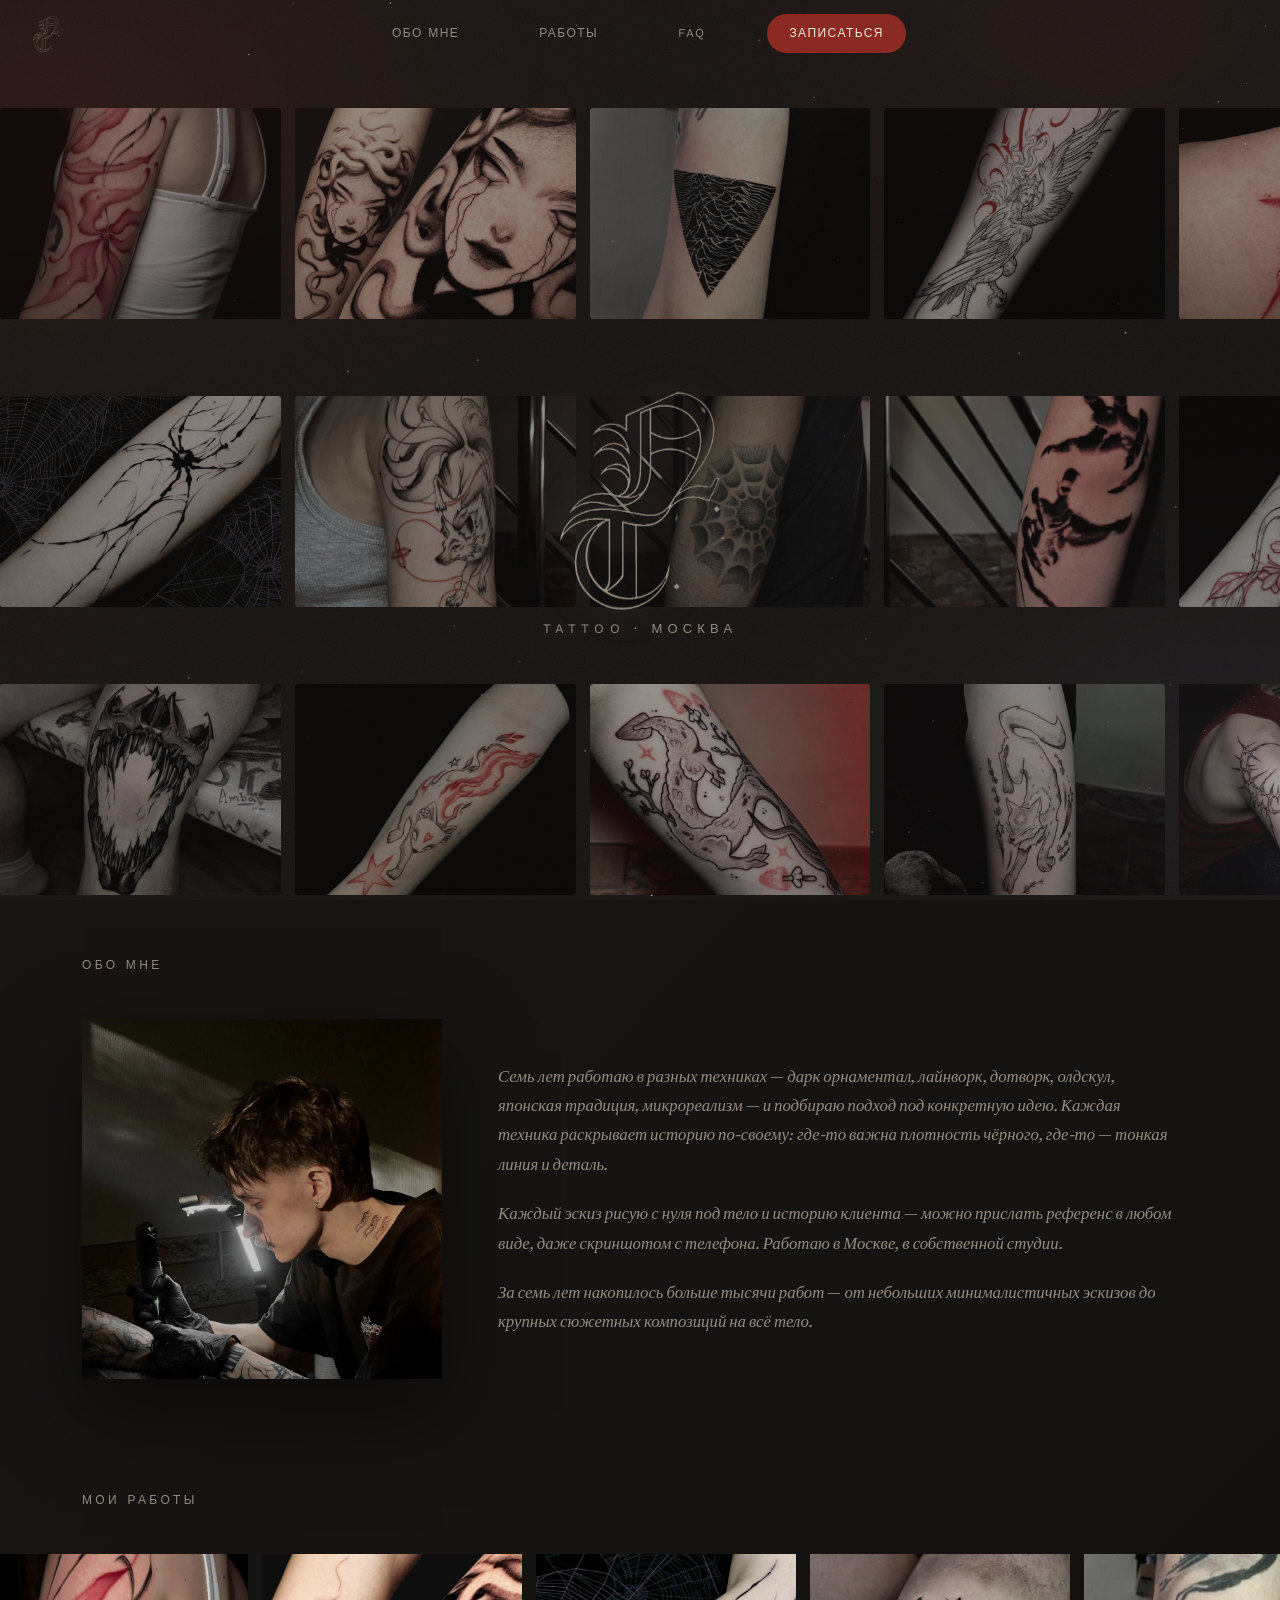
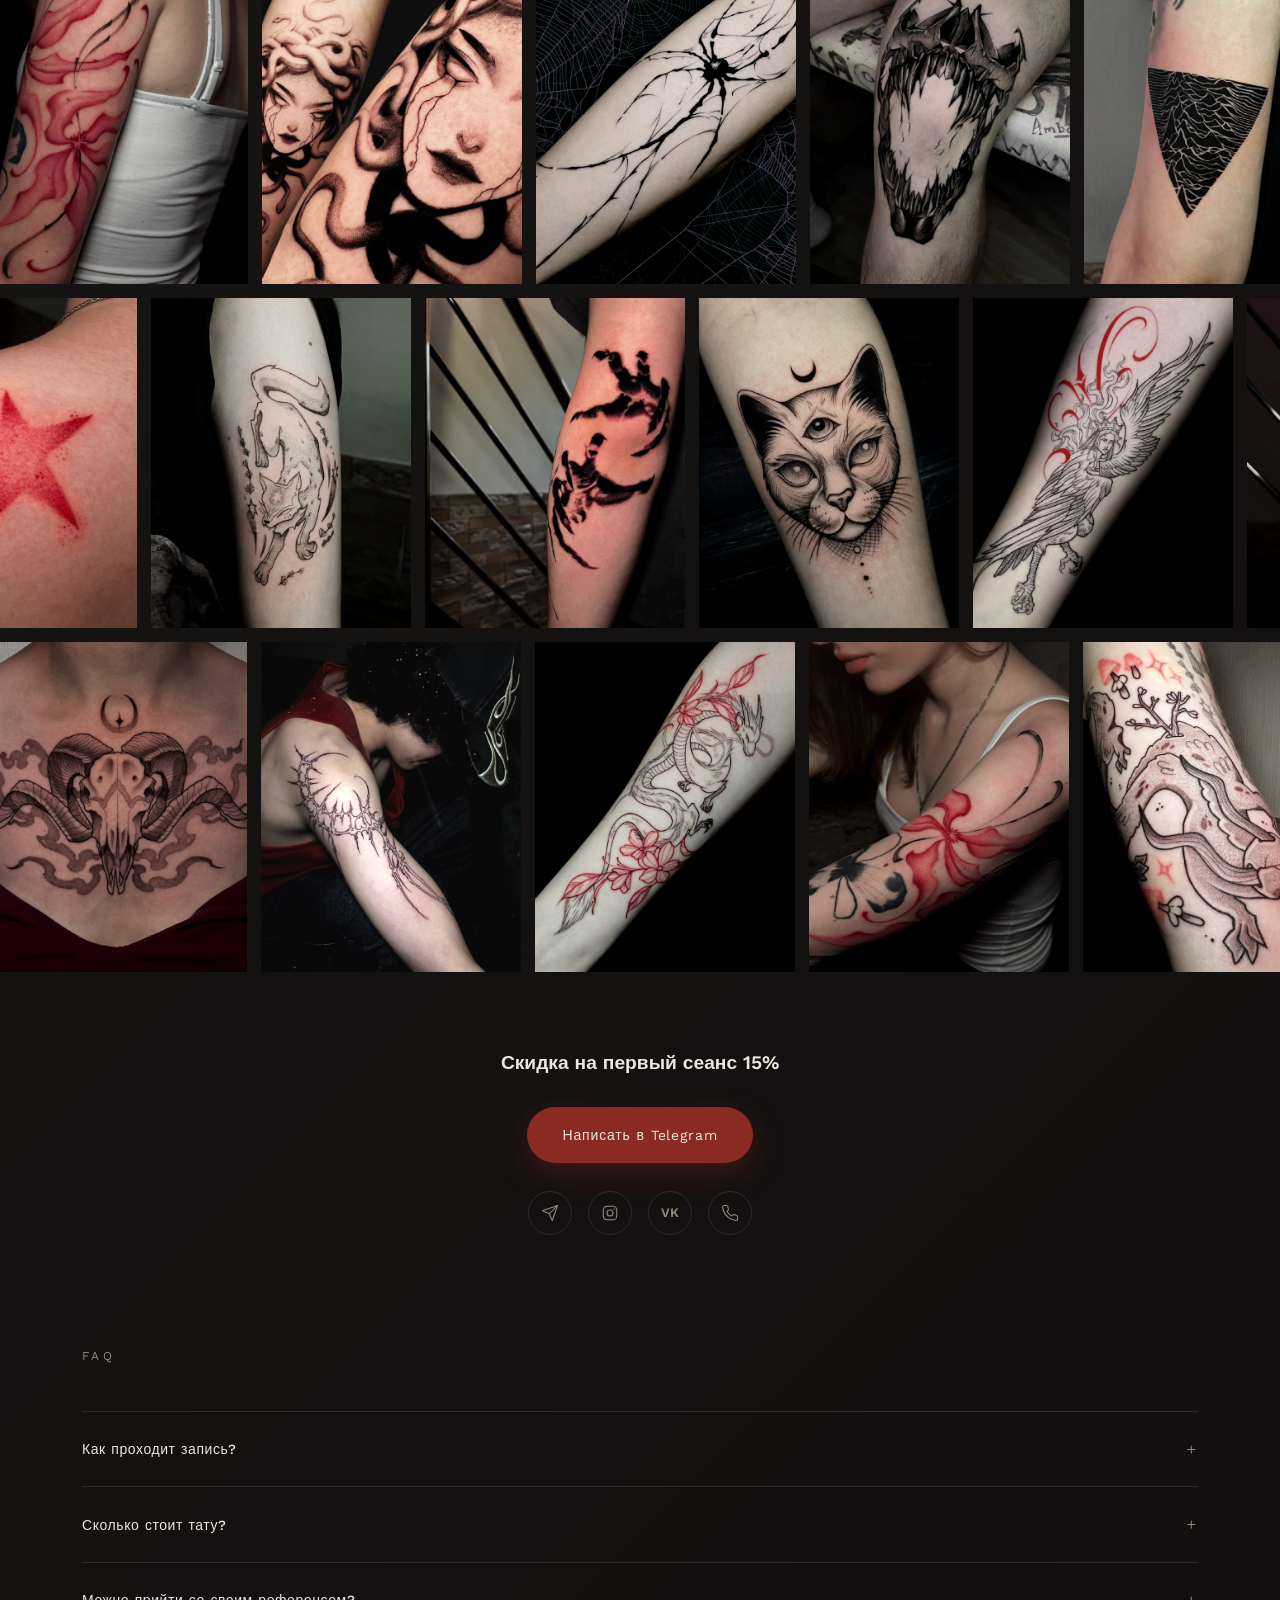
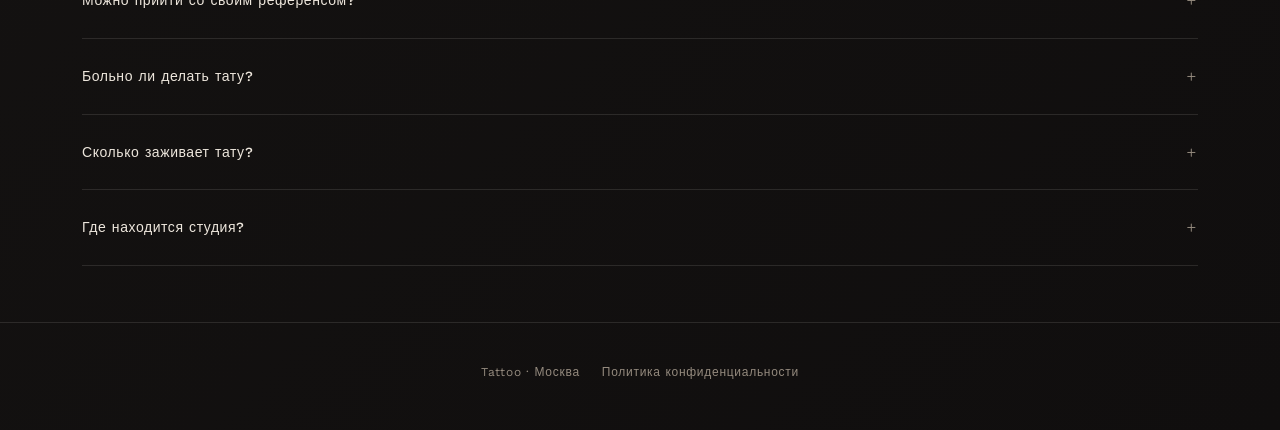
==== commit dd6e74b6: "Make ribbon row height proportional to viewport — no overlap on any device" ====
--- a/index.html
+++ b/index.html
@@ -27,7 +27,7 @@
 <meta property="og:description" content="Авторские татуировки: блэкворк, дотворк, лайнворк и другие техники. Москва, 7 лет опыта. Портфолио и запись." />
 <meta property="og:image" content="https://nikitattoo.ru/assets/about/nik-portrait.jpg" />
 <meta name="twitter:card" content="summary_large_image" />
-<link rel="stylesheet" href="style.css?v=16" />
+<link rel="stylesheet" href="style.css?v=17" />
 </head>
 <body>
 
--- a/style.css
+++ b/style.css
@@ -14,6 +14,12 @@
   --body: 'Work Sans', sans-serif;
 
   --measure: 62ch;
+
+  /* Height of each background ribbon row, as a fraction of the viewport.
+     23.4vh == 210px on an iPhone 11 (896px tall) — the reference look.
+     Proportional to viewport height so the rows keep the same spacing
+     and NEVER overlap, on any screen (short phones, landscape, etc.). */
+  --ribbon-h: 23.4vh;
 }
 
 * {
@@ -107,7 +113,7 @@
   position: absolute;
   left: 0;
   width: 100%;
-  height: 210px;
+  height: var(--ribbon-h);
   overflow: hidden;
   filter: grayscale(0.4) contrast(1.05);
 }
@@ -345,9 +351,11 @@
   position: absolute;
   left: 0;
   right: 0;
-  /* 44% + 105px = center of ribbon row 2; +12px compensates for the
-     subtitle below the logo so the LOGO itself lands on the row center. */
-  top: calc(44% + 117px);
+  /* Center of ribbon row 2 = its top (44%) + half its height.
+     +12px compensates for the subtitle below the logo so the LOGO
+     itself lands on the row center. Uses the same --ribbon-h variable
+     as the rows, so it stays aligned at any viewport height. */
+  top: calc(44% + (var(--ribbon-h) / 2) + 12px);
   transform: translateY(-50%);
   z-index: 1;
   display: flex;
